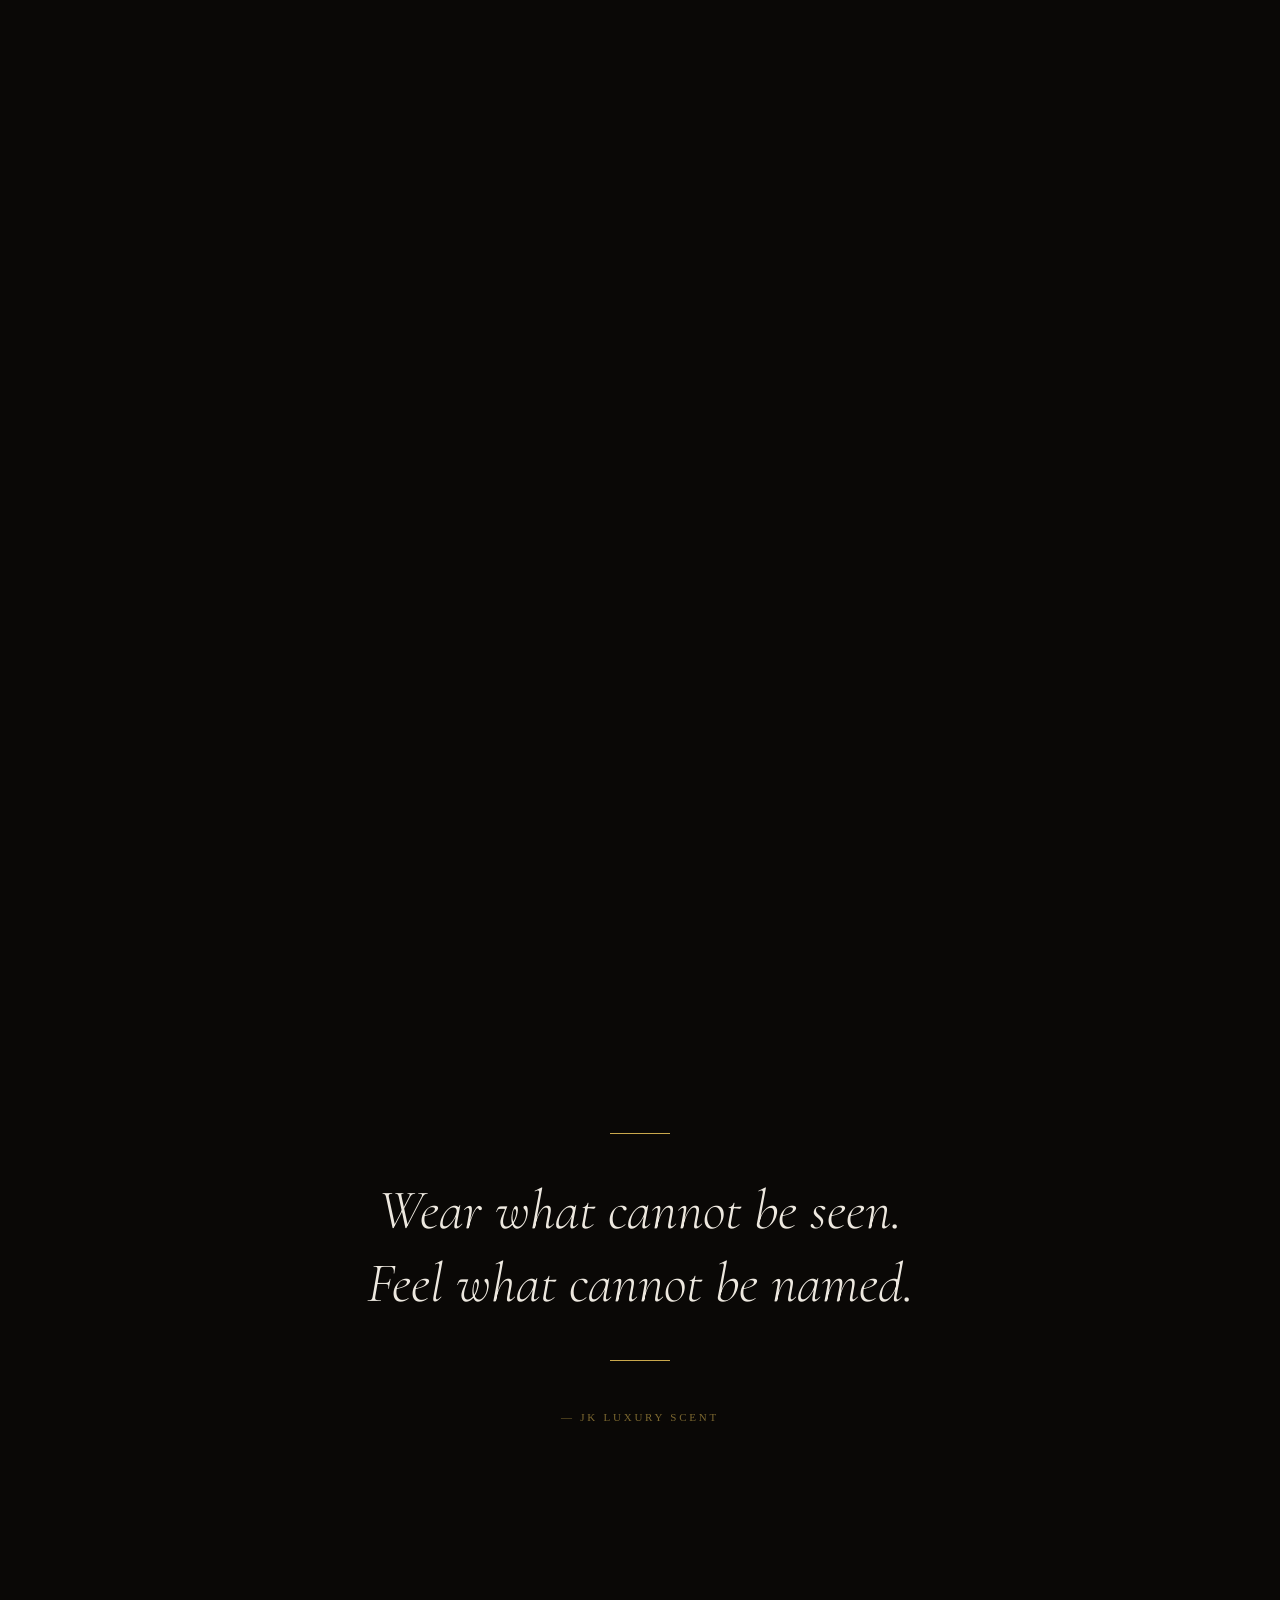
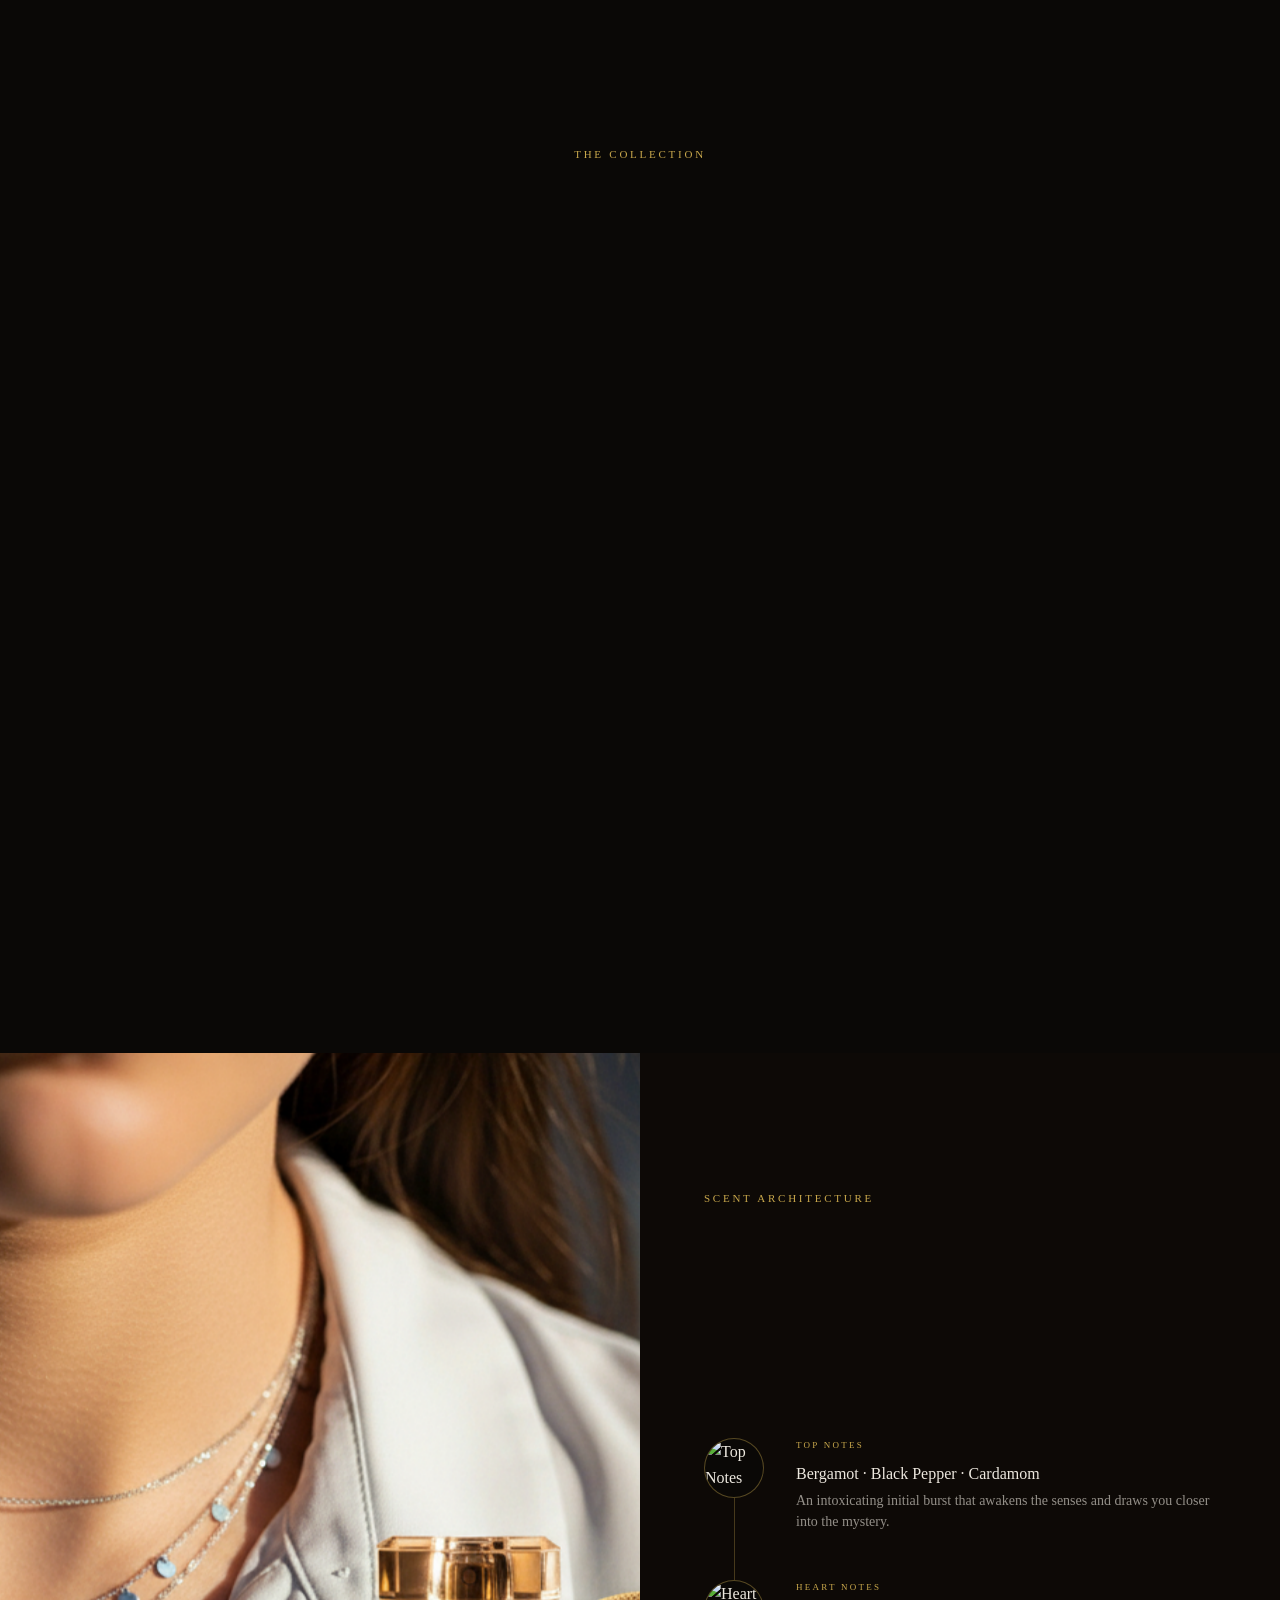
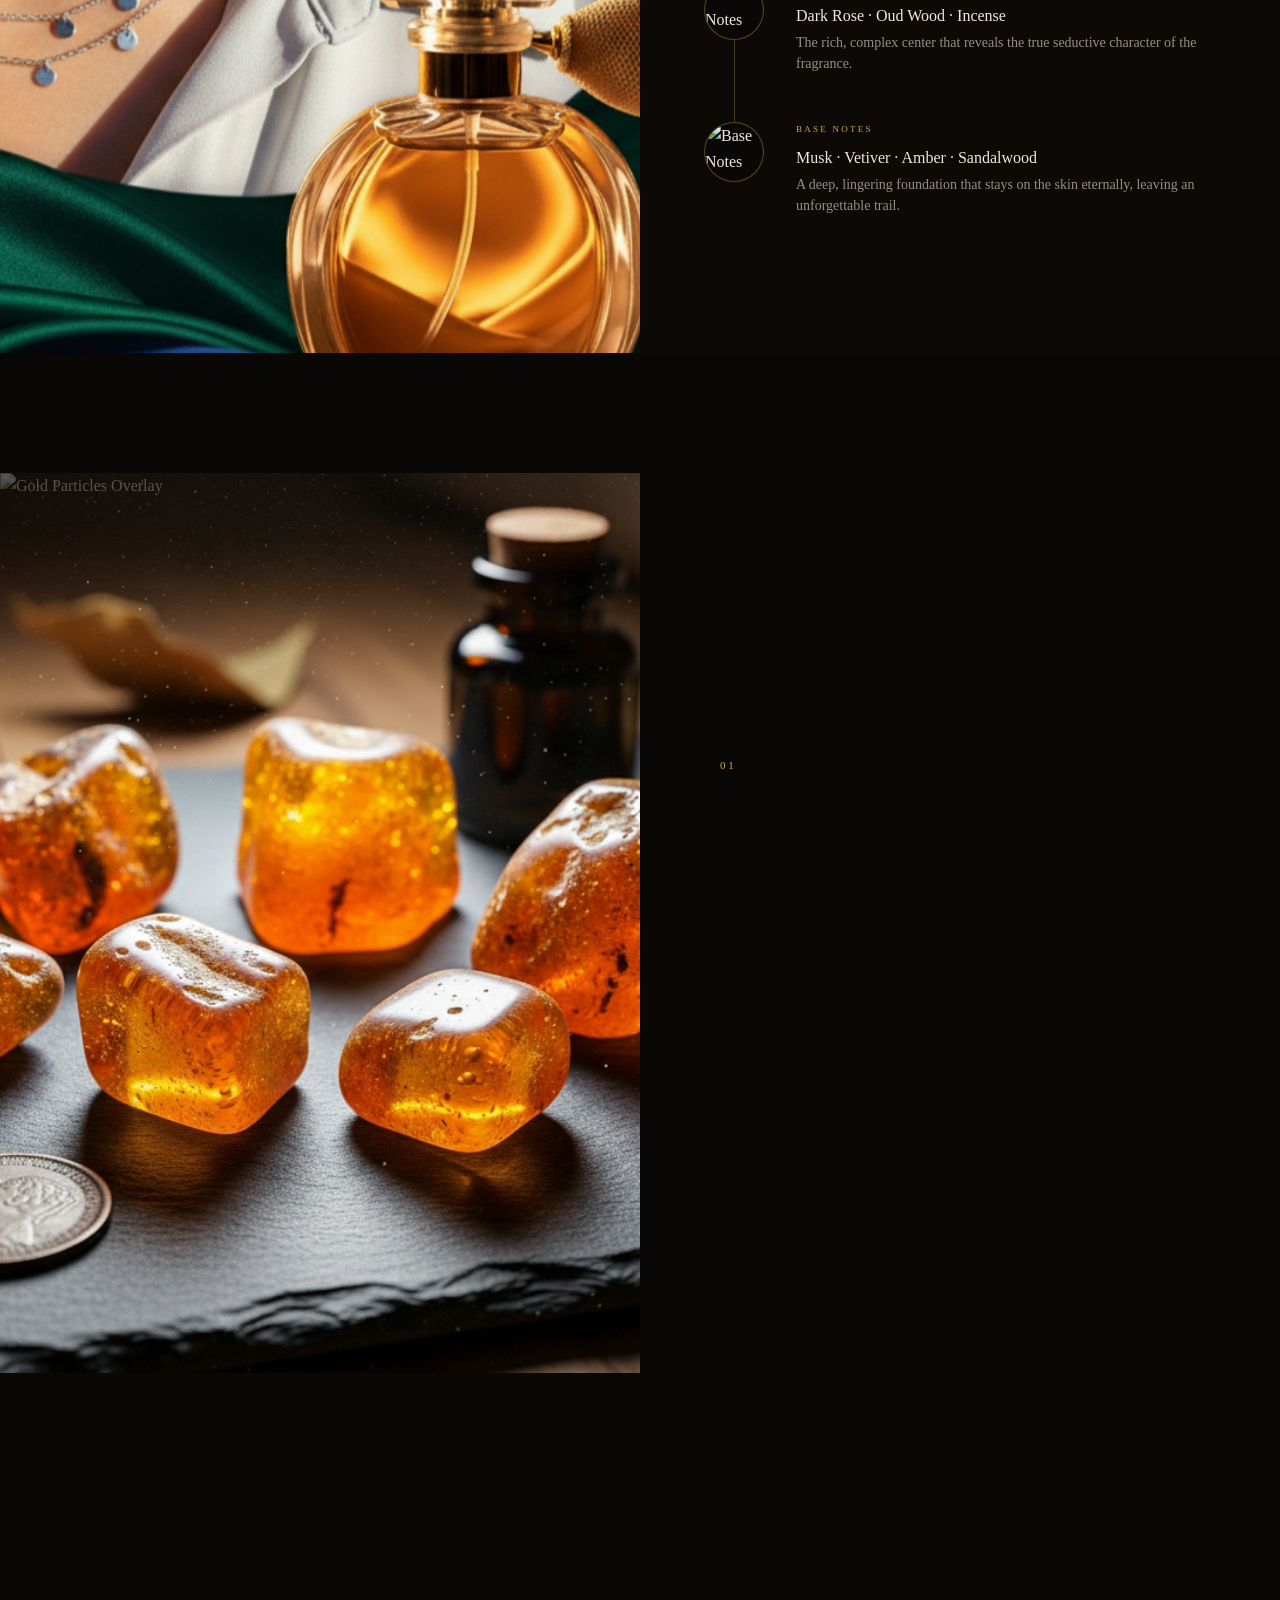
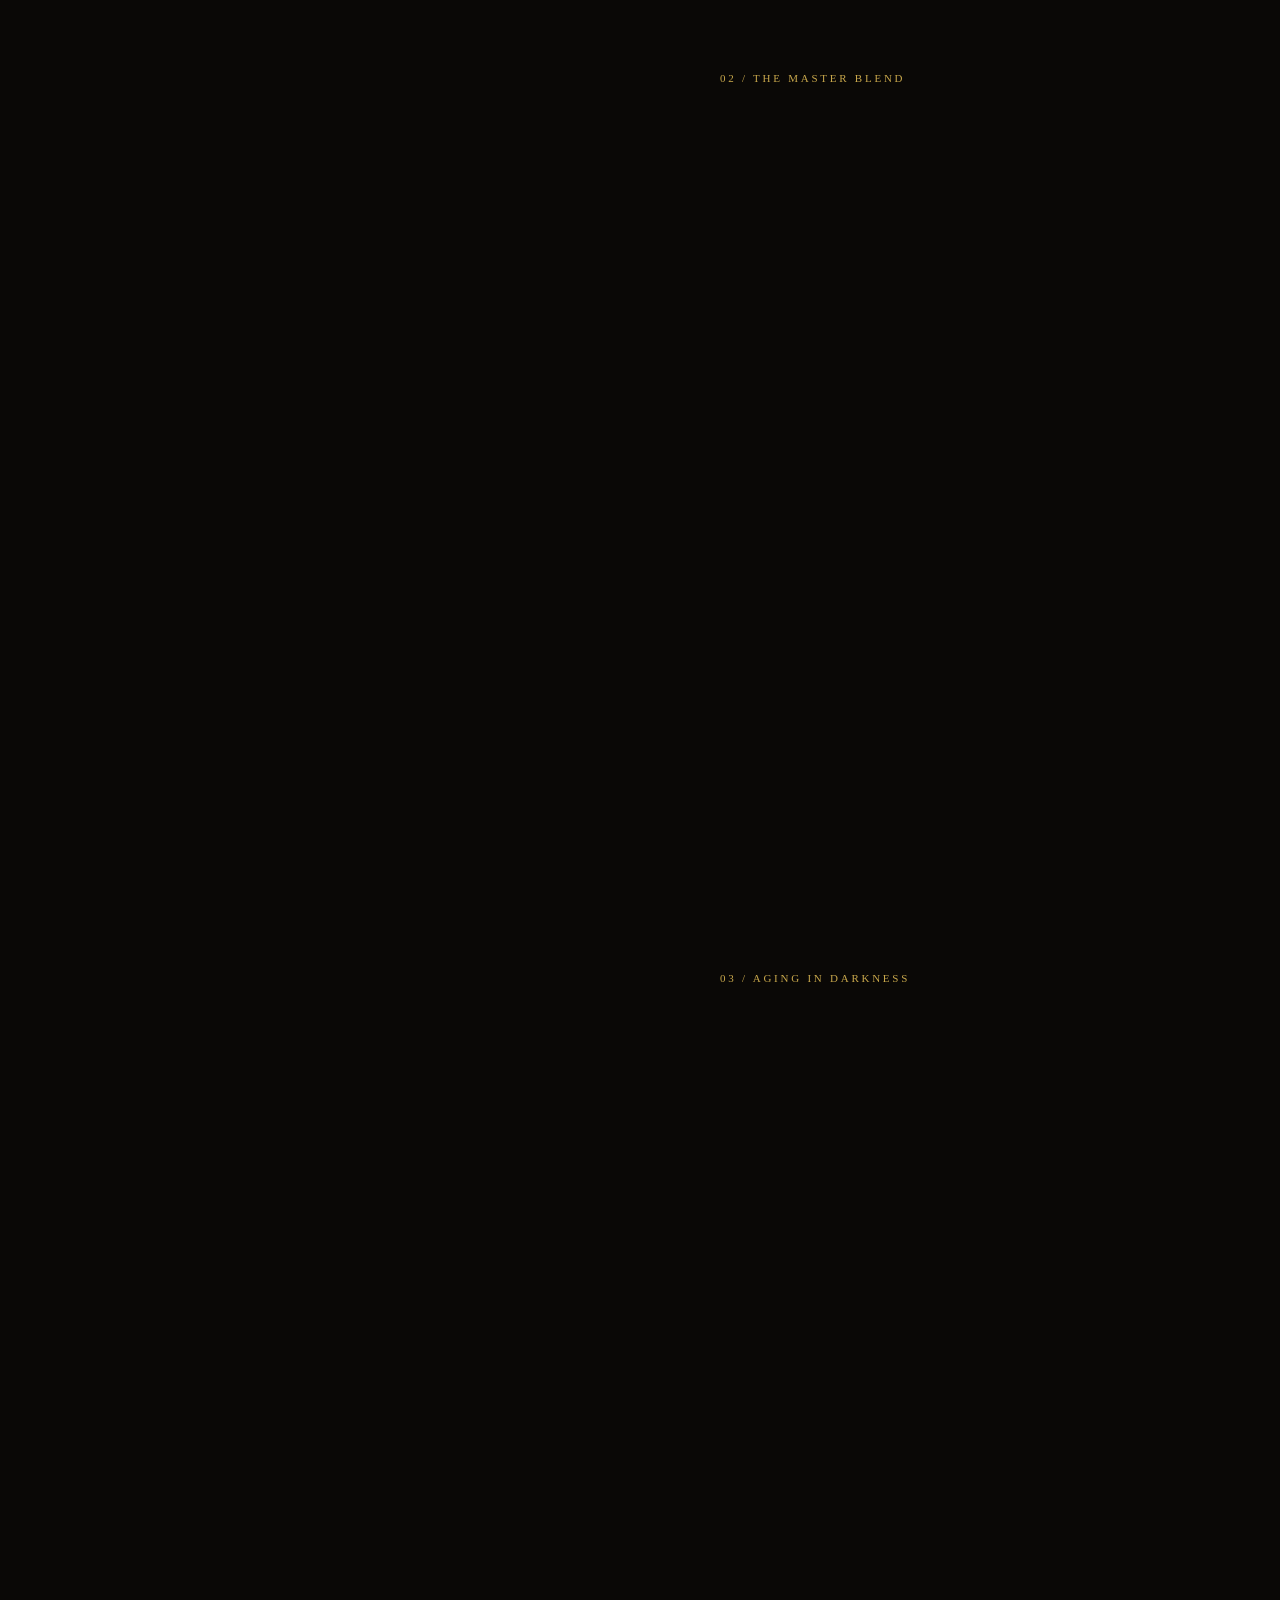
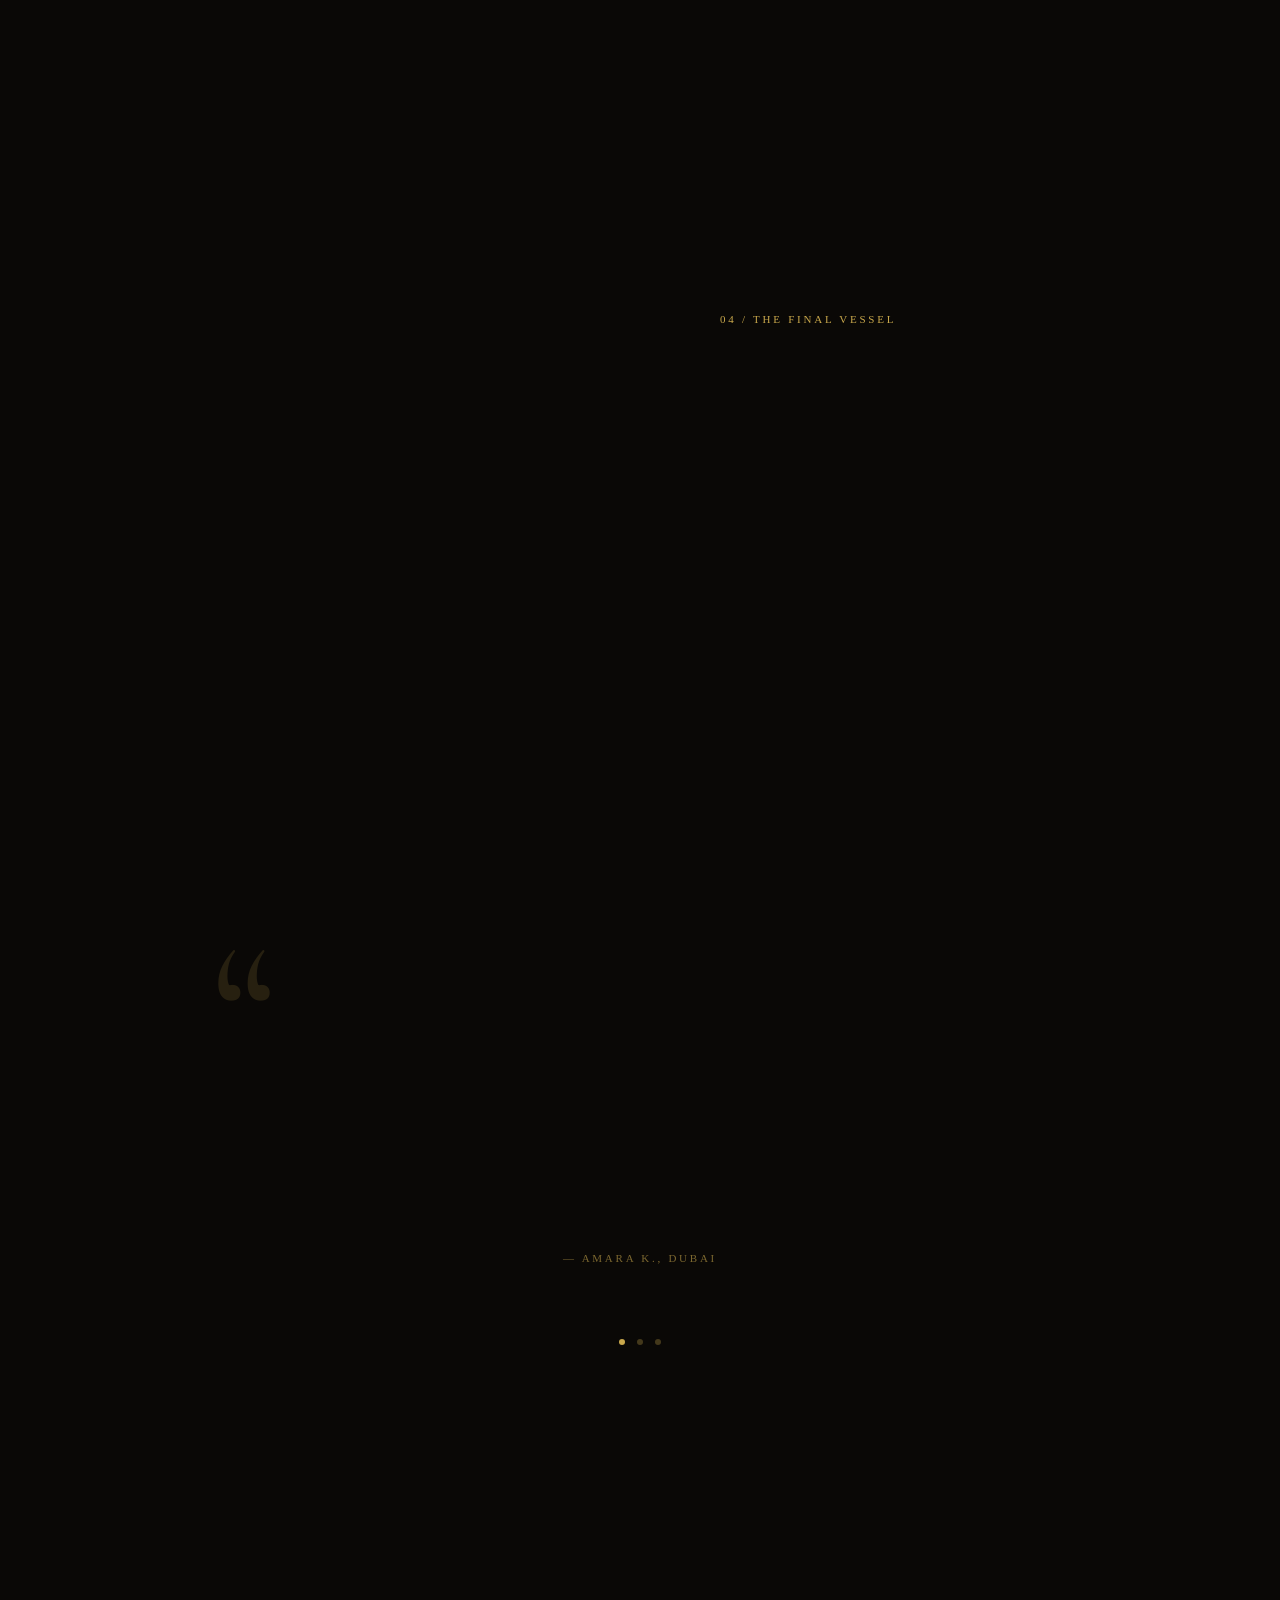
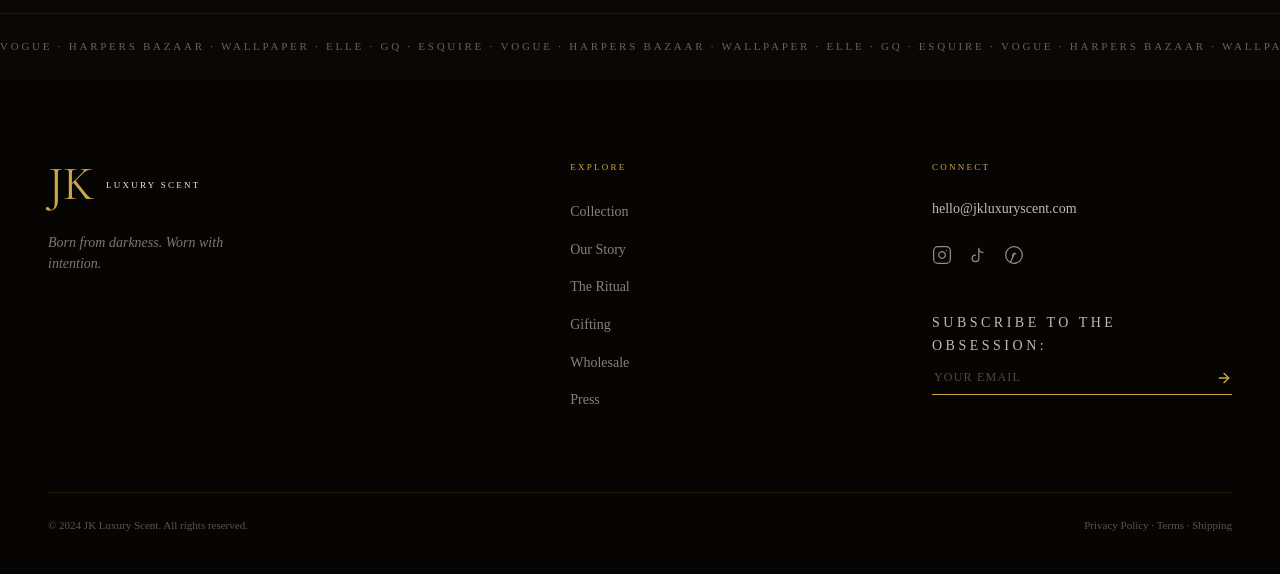
==== index.html @ 7d18e08a "Initial commit — JK Luxury Scent Final" ====
<!DOCTYPE html>
<html lang="en">
<head>
  <meta charset="UTF-8">
  <meta name="viewport" content="width=device-width, initial-scale=1.0">
  <title>JK Luxury Scent</title>
  <link rel="stylesheet" href="styles.css">
</head>
<body>
  <!-- Preloader -->
  <div id="preloader">
    <div class="preloader-content">
      <div id="preloader-jk">JK</div>
      <div id="preloader-line"></div>
      <div id="preloader-sub">LUXURY SCENT</div>
    </div>
  </div>

  <!-- Custom Cursor -->
  <div id="cursor-dot"></div>
  <div id="cursor-ring"></div>

  <nav id="navbar" class="navbar">
    <div class="nav-left">
      <span class="logo-text">JK</span>
      <span class="logo-subtext">LUXURY SCENT</span>
    </div>
    
    <div class="nav-center">
      <a href="index.html" class="nav-link active">Home</a>
      <a href="collection.html" class="nav-link">Collection</a>
      <a href="story.html" class="nav-link">Our Story</a>
      <a href="ritual.html" class="nav-link">The Ritual</a>
      <a href="gifting.html" class="nav-link">Gifts</a>
    </div>

    <div class="nav-right">
      <svg class="nav-icon" width="20" height="20" viewBox="0 0 24 24" fill="none" stroke="currentColor" stroke-width="2" stroke-linecap="round" stroke-linejoin="round">
        <circle cx="11" cy="11" r="8"></circle>
        <line x1="21" y1="21" x2="16.65" y2="16.65"></line>
      </svg>
      <div class="cart-container" onclick="window.location.href='cart.html'" style="cursor:pointer;">
        <svg class="nav-icon" width="20" height="20" viewBox="0 0 24 24" fill="none" stroke="currentColor" stroke-width="2" stroke-linecap="round" stroke-linejoin="round">
          <circle cx="9" cy="21" r="1"></circle>
          <circle cx="20" cy="21" r="1"></circle>
          <path d="M1 1h4l2.68 13.39a2 2 0 0 0 2 1.61h9.72a2 2 0 0 0 2-1.61L23 6H6"></path>
        </svg>
        <span class="cart-badge">0</span>
      </div>
      
      <!-- Mobile Menus Toggle (Shows on <768px) -->
      <button id="mobile-toggle" class="nav-icon mobile-toggle-btn" aria-label="Menu" style="background:none; border:none; padding:0; cursor:pointer;">
        <svg width="24" height="24" viewBox="0 0 24 24" fill="none" stroke="currentColor" stroke-width="1.2" stroke-linecap="round" stroke-linejoin="round">
          <line x1="3" y1="12" x2="21" y2="12"></line>
          <line x1="3" y1="6" x2="21" y2="6"></line>
          <line x1="3" y1="18" x2="21" y2="18"></line>
        </svg>
      </button>
    </div>
  </nav>

  <!-- Mobile Overlay -->
  <div class="mobile-overlay" id="mobile-overlay">
    <button class="mobile-close" id="mobile-close" aria-label="Close">
      <svg width="32" height="32" viewBox="0 0 24 24" fill="none" stroke="currentColor" stroke-width="1">
        <path d="M18 6L6 18M6 6l12 12"/>
      </svg>
    </button>
    <div class="mobile-links">
      <a href="index.html" class="mobile-link">Home</a>
      <a href="collection.html" class="mobile-link">Collection</a>
      <a href="story.html" class="mobile-link">Our Story</a>
      <a href="ritual.html" class="mobile-link">The Ritual</a>
      <a href="gifting.html" class="mobile-link">Gifting</a>
    </div>
  </div>

  <!-- Gold Bar Page Transition -->
  <div id="page-transition" class="page-transition"></div>

  <section class="hero-section">
    <div class="hero-bg">
      <div class="hero-overlay"></div>
    </div>
    
    <div class="hero-content container">
      <div class="hero-left">
        <span class="label text-gold-dust" style="font-size: 10px;">EST. 2024</span>
        <h1 class="hero-headline">
          <span class="word" style="animation-delay: 0.0s;">BORN</span>
          <span class="word" style="animation-delay: 0.2s;">FROM</span>
          <span class="word" style="animation-delay: 0.4s;">DARKNESS.</span>
        </h1>
        <p class="hero-subtext">The signature of obsession.</p>
        <a href="#details" class="btn-luxury hero-cta">DISCOVER THE COLLECTION</a>
      </div>
      <div class="hero-right">
        <img src="exgif-exports/gifs/bottle-float.gif" alt="JK Luxury Scent Bottle" class="bottle-img">
      </div>
    </div>

    <div class="scroll-indicator">
      <div class="scroll-line"></div>
      <span class="scroll-text">SCROLL</span>
    </div>
  </section>

  <section class="brand-statement">
    <div class="statement-content">
      <div class="gold-line top-line"></div>
      <h2 class="statement-quote">
        Wear what cannot be seen.<br>
        Feel what cannot be named.
      </h2>
      <div class="gold-line bottom-line"></div>
      <span class="statement-attribution">— JK Luxury Scent</span>
    </div>
  </section>

  <section class="collection-section" id="collection">
    <div class="container">
      <div class="collection-header">
        <span class="label text-gold-dust">THE COLLECTION</span>
        <h2 class="collection-headline reveal">Three Obsessions.</h2>
      </div>

      <div class="collection-grid">
        <!-- Card 1 -->
        <a href="#" class="collection-card reveal">
          <div class="card-img-wrapper">
            <img loading="lazy" src="01-whisk-originals/collection-flatlay.png" alt="Noir Absolu" class="card-img">
          </div>
          <div class="card-content">
            <h3 class="card-title">NOIR ABSOLU</h3>
            <p class="card-notes">Oud · Dark Rose · Musk · Amber</p>
            <div class="card-footer">
              <span class="card-price">$285</span>
              <span class="card-explore">EXPLORE</span>
            </div>
          </div>
        </a>

        <!-- Card 2 -->
        <a href="#" class="collection-card reveal">
          <div class="card-img-wrapper">
            <img loading="lazy" src="01-whisk-originals/lifestyle-01.png" alt="Amber Ritual" class="card-img">
          </div>
          <div class="card-content">
            <h3 class="card-title">AMBER RITUAL</h3>
            <p class="card-notes">Oud · Dark Rose · Musk · Amber</p>
            <div class="card-footer">
              <span class="card-price">$285</span>
              <span class="card-explore">EXPLORE</span>
            </div>
          </div>
        </a>

        <!-- Card 3 -->
        <a href="#" class="collection-card reveal">
          <div class="card-img-wrapper">
            <img loading="lazy" src="01-whisk-originals/note-oud.png" alt="Oud Empress" class="card-img">
          </div>
          <div class="card-content">
            <h3 class="card-title">OUD EMPRESS</h3>
            <p class="card-notes">Oud · Dark Rose · Musk · Amber</p>
            <div class="card-footer">
              <span class="card-price">$285</span>
              <span class="card-explore">EXPLORE</span>
            </div>
          </div>
        </a>
      </div>
    </div>
  </section>

  <section class="scent-story" id="story">
    <div class="story-left">
      <img loading="lazy" src="01-whisk-originals/lifestyle-01.png" alt="Scent Architecture Lifestyle" class="story-parallax-img" id="parallax-img">
    </div>
    
    <div class="story-right">
      <span class="label text-gold-dust">SCENT ARCHITECTURE</span>
      <h2 class="story-headline reveal">Three Layers of Seduction.</h2>
      
      <div class="pyramid-container">
        <!-- Connecting Line -->
        <div class="pyramid-line"></div>
        
        <!-- Tier 1 -->
        <div class="tier">
          <div class="tier-img-container">
            <img loading="lazy" src="exgif-exports/gifs/oud-float.gif" alt="Top Notes" class="tier-img">
          </div>
          <div class="tier-content">
            <span class="tier-label">TOP NOTES</span>
            <h4 class="tier-notes">Bergamot · Black Pepper · Cardamom</h4>
            <p class="tier-desc">An intoxicating initial burst that awakens the senses and draws you closer into the mystery.</p>
          </div>
        </div>
        
        <!-- Tier 2 -->
        <div class="tier">
          <div class="tier-img-container">
            <img loading="lazy" src="exgif-exports/gifs/rose-float.gif" alt="Heart Notes" class="tier-img">
          </div>
          <div class="tier-content">
            <span class="tier-label">HEART NOTES</span>
            <h4 class="tier-notes">Dark Rose · Oud Wood · Incense</h4>
            <p class="tier-desc">The rich, complex center that reveals the true seductive character of the fragrance.</p>
          </div>
        </div>
        
        <!-- Tier 3 -->
        <div class="tier">
          <div class="tier-img-container">
            <img loading="lazy" src="exgif-exports/gifs/amber-float.gif" alt="Base Notes" class="tier-img">
          </div>
          <div class="tier-content">
            <span class="tier-label">BASE NOTES</span>
            <h4 class="tier-notes">Musk · Vetiver · Amber · Sandalwood</h4>
            <p class="tier-desc">A deep, lingering foundation that stays on the skin eternally, leaving an unforgettable trail.</p>
          </div>
        </div>
      </div>
    </div>
  </section>

  <!-- The Ritual Section -->
  <section class="ritual-section" id="ritual">
    <div class="ritual-left">
      <img loading="lazy" src="exgif-exports/gifs/musk-float.gif" class="ritual-overlay-gif" alt="Gold Particles Overlay">
      
      <img loading="lazy" src="01-whisk-originals/note-oud.png" class="ritual-bg active" id="ritual-bg-1" alt="Sourcing The Rare">
      <img loading="lazy" src="01-whisk-originals/note-rose.png" class="ritual-bg" id="ritual-bg-2" alt="The Master Blend">
      <img loading="lazy" src="01-whisk-originals/note-musk.png" class="ritual-bg" id="ritual-bg-3" alt="Aging In Darkness">
      <img loading="lazy" src="01-whisk-originals/note-amber.png" class="ritual-bg" id="ritual-bg-4" alt="The Final Vessel">
    </div>

    <div class="ritual-right">
      <div class="ritual-step" data-step="1">
        <span class="step-num text-gold-dust">01</span>
        <h2 class="step-headline reveal">SOURCING THE RARE</h2>
        <p class="step-desc reveal">Each ingredient is ethically sourced from the world's most remote regions — oud from Southeast Asia, roses from Grasse, musk from the Himalayan highlands.</p>
      </div>

      <div class="ritual-step" data-step="2">
        <span class="step-num text-gold-dust">02 / THE MASTER BLEND</span>
        <h2 class="step-headline reveal">THE MASTER BLEND</h2>
        <p class="step-desc reveal">Master perfumers combine these raw elements in precise, guarded ratios, balancing the bold intensity with subtle, delicate layers.</p>
      </div>

      <div class="ritual-step" data-step="3">
        <span class="step-num text-gold-dust">03 / AGING IN DARKNESS</span>
        <h2 class="step-headline reveal">AGING IN DARKNESS</h2>
        <p class="step-desc reveal">The blend is left to mature in absolute darkness, allowing the diverse notes to intertwine and develop their full, rich character.</p>
      </div>

      <div class="ritual-step" data-step="4">
        <span class="step-num text-gold-dust">04 / THE FINAL VESSEL</span>
        <h2 class="step-headline reveal">THE FINAL VESSEL</h2>
        <p class="step-desc reveal">Captured in our signature obsidian glass, each bottle perfectly preserves the liquid gold within, ready for its unveiling.</p>
      </div>
    </div>
  </section>

  <!-- Testimonials Section -->
  <section class="testimonials-section">
    <div class="testimonials-container">
      <div class="quote-mark">“</div>
      
      <div class="testimonial-slider">
        <!-- Quote 1 -->
        <div class="testimonial-slide active">
          <p class="testimonial-text reveal">"There are scents you wear and scents that wear you. This is the latter."</p>
          <p class="testimonial-author">— Amara K., Dubai</p>
        </div>
        
        <!-- Quote 2 -->
        <div class="testimonial-slide">
          <p class="testimonial-text reveal">"I received three compliments within an hour of applying. This is extraordinary."</p>
          <p class="testimonial-author">— James T., London</p>
        </div>
        
        <!-- Quote 3 -->
        <div class="testimonial-slide">
          <p class="testimonial-text reveal">"Like wearing a secret no one else can read."</p>
          <p class="testimonial-author">— Sophia R., New York</p>
        </div>
      </div>
      
      <div class="testimonial-dots">
        <span class="dot active" data-index="0"></span>
        <span class="dot" data-index="1"></span>
        <span class="dot" data-index="2"></span>
      </div>
    </div>
    
    <!-- Press Marquee -->
    <div class="press-marquee">
      <div class="marquee-content">
        <span>VOGUE · HARPERS BAZAAR · WALLPAPER · ELLE · GQ · ESQUIRE ·&nbsp;</span>
        <span>VOGUE · HARPERS BAZAAR · WALLPAPER · ELLE · GQ · ESQUIRE ·&nbsp;</span>
        <span>VOGUE · HARPERS BAZAAR · WALLPAPER · ELLE · GQ · ESQUIRE ·&nbsp;</span>
        <span>VOGUE · HARPERS BAZAAR · WALLPAPER · ELLE · GQ · ESQUIRE ·&nbsp;</span>
      </div>
      <div class="marquee-content" aria-hidden="true">
        <span>VOGUE · HARPERS BAZAAR · WALLPAPER · ELLE · GQ · ESQUIRE ·&nbsp;</span>
        <span>VOGUE · HARPERS BAZAAR · WALLPAPER · ELLE · GQ · ESQUIRE ·&nbsp;</span>
        <span>VOGUE · HARPERS BAZAAR · WALLPAPER · ELLE · GQ · ESQUIRE ·&nbsp;</span>
        <span>VOGUE · HARPERS BAZAAR · WALLPAPER · ELLE · GQ · ESQUIRE ·&nbsp;</span>
      </div>
    </div>
  </section>

  <!-- Footer -->
  <footer class="footer">
    <div class="footer-texture"></div>
    <div class="footer-content">
      
      <div class="footer-top">
        <!-- Column 1 -->
        <div class="footer-col brand-col">
          <div class="footer-logo">
            <span class="logo-text" style="font-size: 48px;">JK</span>
            <span class="logo-subtext">LUXURY SCENT</span>
          </div>
          <p class="footer-tagline">Born from darkness. Worn with intention.</p>
        </div>
        
        <!-- Column 2 -->
        <div class="footer-col nav-col">
          <span class="footer-label">EXPLORE</span>
          <ul class="footer-links">
            <li><a href="#">Collection</a></li>
            <li><a href="#">Our Story</a></li>
            <li><a href="#">The Ritual</a></li>
            <li><a href="#">Gifting</a></li>
            <li><a href="#">Wholesale</a></li>
            <li><a href="#">Press</a></li>
          </ul>
        </div>
        
        <!-- Column 3 -->
        <div class="footer-col contact-col">
          <span class="footer-label">CONNECT</span>
          <a href="mailto:hello@jkluxuryscent.com" class="footer-email">hello@jkluxuryscent.com</a>
          
          <div class="social-icons">
            <a href="#" class="social-link">
              <svg width="20" height="20" viewBox="0 0 24 24" fill="none" stroke="currentColor" stroke-width="1.5" stroke-linecap="round" stroke-linejoin="round">
                <rect x="2" y="2" width="20" height="20" rx="5" ry="5"></rect>
                <path d="M16 11.37A4 4 0 1 1 12.63 8 4 4 0 0 1 16 11.37z"></path>
                <line x1="17.5" y1="6.5" x2="17.51" y2="6.5"></line>
              </svg>
            </a>
            <a href="#" class="social-link">
              <svg width="20" height="20" viewBox="0 0 24 24" fill="none" stroke="currentColor" stroke-width="1.5" stroke-linecap="round" stroke-linejoin="round">
                <path d="M9 12a4 4 0 1 0 4 4V4a5 5 0 0 0 5 5"></path>
              </svg>
            </a>
            <a href="#" class="social-link">
              <svg width="20" height="20" viewBox="0 0 24 24" fill="none" stroke="currentColor" stroke-width="1.5" stroke-linecap="round" stroke-linejoin="round">
                <circle cx="12" cy="12" r="10"></circle>
                <path d="M8 20l4-9"></path>
                <path d="M10.5 13.5a2.5 2.5 0 0 1 3.5-3"></path>
              </svg>
            </a>
          </div>

          <div class="newsletter-box">
            <label class="newsletter-label">Subscribe to the obsession:</label>
            <form class="newsletter-form">
              <input type="email" placeholder="YOUR EMAIL" class="newsletter-input" required>
              <button type="submit" class="newsletter-btn">
                <svg width="16" height="16" viewBox="0 0 24 24" fill="none" stroke="currentColor" stroke-width="2" stroke-linecap="round" stroke-linejoin="round">
                  <line x1="5" y1="12" x2="19" y2="12"></line>
                  <polyline points="12 5 19 12 12 19"></polyline>
                </svg>
              </button>
            </form>
          </div>
        </div>
      </div>
      
      <div class="footer-divider"></div>
      
      <div class="footer-bottom">
        <p class="copyright">© 2024 JK Luxury Scent. All rights reserved.</p>
        <p class="legal-links">Privacy Policy · Terms · Shipping</p>
      </div>
      
    </div>
  </footer>

  <script src="https://cdn.jsdelivr.net/npm/@studio-freight/lenis@1.0.42/dist/lenis.min.js"></script>
  <script>
    const navbar = document.getElementById('navbar');
    let isNavTicking = false;
    window.addEventListener('scroll', () => {
      if (!isNavTicking) {
        window.requestAnimationFrame(() => {
          if (window.scrollY > 80) {
            navbar.classList.add('scrolled');
          } else {
            navbar.classList.remove('scrolled');
          }
          isNavTicking = false;
        });
        isNavTicking = true;
      }
    });

    // Intersection Observer for animations
    const observerOptions = {
      threshold: 0.3
    };

    const observer = new IntersectionObserver((entries) => {
      entries.forEach(entry => {
        if (entry.isIntersecting) {
          if (entry.target.classList.contains('brand-statement')) {
            entry.target.querySelector('.statement-quote').classList.add('is-visible');
            entry.target.querySelectorAll('.gold-line').forEach(line => line.classList.add('is-visible'));
          } else if (entry.target.classList.contains('pyramid-container')) {
            const tiers = entry.target.querySelectorAll('.tier');
            tiers.forEach((tier, index) => {
              setTimeout(() => {
                tier.classList.add('is-visible');
              }, index * 300);
            });
          }
          observer.unobserve(entry.target);
        }
      });
    }, observerOptions);

    const statementSection = document.querySelector('.brand-statement');
    if (statementSection) observer.observe(statementSection);

    const pyramidContainer = document.querySelector('.pyramid-container');
    if (pyramidContainer) observer.observe(pyramidContainer);

    // Parallax logic (Bounded to prevent overlap clipping)
    let isParallaxTicking = false;
    const parallaxImg = document.getElementById('parallax-img');
    
    window.addEventListener('scroll', () => {
      if (!isParallaxTicking && parallaxImg) {
        window.requestAnimationFrame(() => {
          const rect = parallaxImg.parentElement.getBoundingClientRect();
          const viewportHeight = window.innerHeight;
          if (rect.top <= viewportHeight && rect.bottom >= 0) {
            const progress = (viewportHeight - rect.top) / (viewportHeight + rect.height);
            const yPosOffset = (progress - 0.5) * 15; // smooth % based bounded translation
            parallaxImg.style.transform = `translateY(${yPosOffset}%)`;
          }
          isParallaxTicking = false;
        });
        isParallaxTicking = true;
      }
    });

    // Ritual scroll observer
    const ritualObserverOptions = {
      root: null,
      rootMargin: '0px',
      threshold: 0.5
    };

    const ritualObserver = new IntersectionObserver((entries) => {
      entries.forEach(entry => {
        if (entry.isIntersecting) {
          const step = entry.target.getAttribute('data-step');
          document.querySelectorAll('.ritual-bg').forEach(bg => bg.classList.remove('active'));
          const activeImg = document.getElementById(`ritual-bg-${step}`);
          if (activeImg) activeImg.classList.add('active');
        }
      });
    }, ritualObserverOptions);

    document.querySelectorAll('.ritual-step').forEach(step => {
      ritualObserver.observe(step);
    });

    // Testimonial Logic
    const testimonials = document.querySelectorAll('.testimonial-slide');
    const dots = document.querySelectorAll('.dot');
    let currentTestimonial = 0;
    let testimonialInterval;

    function showTestimonial(index) {
      testimonials.forEach((slide, i) => {
        if (i === index) {
          slide.classList.add('active');
          dots[i].classList.add('active');
        } else {
          slide.classList.remove('active');
          dots[i].classList.remove('active');
        }
      });
    }

    function startTestimonialTimer() {
      clearInterval(testimonialInterval);
      testimonialInterval = setInterval(() => {
        currentTestimonial = (currentTestimonial + 1) % testimonials.length;
        showTestimonial(currentTestimonial);
      }, 5000);
    }

    dots.forEach((dot, index) => {
      dot.addEventListener('click', () => {
        currentTestimonial = index;
        showTestimonial(currentTestimonial);
        startTestimonialTimer(); // Reset timer on manual click
      });
    });

    startTestimonialTimer();

    // Custom Cursor Logic
    const cursorDot = document.getElementById('cursor-dot');
    const cursorRing = document.getElementById('cursor-ring');
    let mouseX = window.innerWidth / 2, mouseY = window.innerHeight / 2;
    let ringX = mouseX, ringY = mouseY;
    const useCustomCursor = window.matchMedia('(pointer: fine)').matches && !('ontouchstart' in window);

    document.addEventListener('mousemove', (e) => {
      mouseX = e.clientX; mouseY = e.clientY;
      if (useCustomCursor && cursorDot) {
        cursorDot.style.left = `${mouseX}px`;
        cursorDot.style.top  = `${mouseY}px`;
      }
    }, { passive: true });

    if (!useCustomCursor) {
      if (cursorDot)  cursorDot.style.display  = 'none';
      if (cursorRing) cursorRing.style.display = 'none';
    }

    // Hover states for links and buttons
    const interactiveElements = document.querySelectorAll('a, button, .dot, .nav-icon, input, textarea');
    interactiveElements.forEach(el => {
      el.addEventListener('mouseenter', () => { if (cursorRing) { cursorRing.style.width='54px'; cursorRing.style.height='54px'; } });
      el.addEventListener('mouseleave', () => { if (cursorRing) { cursorRing.style.width='36px'; cursorRing.style.height='36px'; } });
    });

    // Canvas Cursor Line Trail Effect
    const cursorCanvas = document.createElement('canvas');
    cursorCanvas.id = 'cursor-canvas';
    Object.assign(cursorCanvas.style, { position:'fixed', top:'0', left:'0', width:'100vw', height:'100vh', pointerEvents:'none', zIndex:'9997' });
    document.body.prepend(cursorCanvas);

    const ctx = cursorCanvas.getContext('2d');
    const pos = { x: window.innerWidth / 2, y: window.innerHeight / 2 };
    const lines = [];
    
    const E = { friction: 0.5, trails: 12, size: 30, dampening: 0.25, tension: 0.98 }; // Reduced for perf

    function Node() {
      this.x = 0;
      this.y = 0;
      this.vy = 0;
      this.vx = 0;
    }

    function Line(config) {
      this.spring = config.spring + 0.1 * Math.random() - 0.02;
      this.friction = E.friction + 0.01 * Math.random() - 0.002;
      this.nodes = [];
      for (let n = 0; n < E.size; n++) {
        let t = new Node();
        t.x = pos.x;
        t.y = pos.y;
        this.nodes.push(t);
      }
    }

    Line.prototype.update = function () {
      let e = this.spring;
      let t = this.nodes[0];
      t.vx += (pos.x - t.x) * e;
      t.vy += (pos.y - t.y) * e;
      for (let n, i = 0, a = this.nodes.length; i < a; i++) {
        t = this.nodes[i];
        if (i > 0) {
          n = this.nodes[i - 1];
          t.vx += (n.x - t.x) * e;
          t.vy += (n.y - t.y) * e;
          t.vx += n.vx * E.dampening;
          t.vy += n.vy * E.dampening;
        }
        t.vx *= this.friction;
        t.vy *= this.friction;
        t.x += t.vx;
        t.y += t.vy;
        e *= E.tension;
      }
    };

    Line.prototype.draw = function () {
      let e, t;
      let n = this.nodes[0].x;
      let i = this.nodes[0].y;
      ctx.beginPath();
      ctx.moveTo(n, i);
      let a;
      for (a = 1; a < this.nodes.length - 2; a++) {
        e = this.nodes[a];
        t = this.nodes[a + 1];
        n = 0.5 * (e.x + t.x);
        i = 0.5 * (e.y + t.y);
        ctx.quadraticCurveTo(e.x, e.y, n, i);
      }
      e = this.nodes[a];
      t = this.nodes[a + 1];
      ctx.quadraticCurveTo(e.x, e.y, t.x, t.y);
      ctx.stroke();
      ctx.closePath();
    };

    function onMousemove(e) {
      const cx = e.touches ? e.touches[0].clientX : e.clientX;
      const cy = e.touches ? e.touches[0].clientY : e.clientY;
      pos.x = cx; pos.y = cy;
    }
    document.addEventListener('mousemove', onMousemove, { passive: true });
    document.addEventListener('touchmove', onMousemove, { passive: true });
    document.addEventListener('touchstart', onMousemove, { passive: true });

    for (let i = 0; i < E.trails; i++) {
      lines.push(new Line({ spring: 0.4 + (i / E.trails) * 0.025 }));
    }

    function resizeCanvas() {
      ctx.canvas.width  = window.innerWidth;
      ctx.canvas.height = window.innerHeight;
    }
    window.addEventListener('resize', () => { clearTimeout(window._rcTimer); window._rcTimer = setTimeout(resizeCanvas, 150); }, { passive: true });
    resizeCanvas();

    let colorPhase = Math.random() * 2 * Math.PI;

    // Smooth Scroll (Lenis)
    const lenis = new Lenis({
      duration: 0.75,
      easing: (t) => 1 - Math.pow(1 - t, 3), // easeOutCubic — snappy
    });
    window.__lenis = lenis;

    // ── Bg Particles Setup ──────────────────────
    const bgCanvas = document.createElement('canvas');
    bgCanvas.id = 'bg-particles';
    Object.assign(bgCanvas.style, { position:'fixed', top:'0', left:'0', width:'100vw', height:'100vh', pointerEvents:'none', zIndex:'0' });
    document.body.prepend(bgCanvas);
    const bgCtx = bgCanvas.getContext('2d');
    let bgParticles = [];
    let bgFrame = 0;

    function initBgParticles() {
      bgCanvas.width  = window.innerWidth;
      bgCanvas.height = window.innerHeight;
      bgParticles = [];
      const count = window.innerWidth < 768 ? 16 : 28; // Fewer = faster
      for (let i = 0; i < count; i++) {
        bgParticles.push({
          x: Math.random() * bgCanvas.width,
          y: Math.random() * bgCanvas.height,
          radius: Math.random() * 1.4 + 0.3,
          vx: (Math.random() - 0.5) * 0.12,
          vy: -(Math.random() * 0.28 + 0.05),
          alpha: Math.random() * 0.5 + 0.08
        });
      }
    }
    window.addEventListener('resize', () => { clearTimeout(window._bpTimer); window._bpTimer = setTimeout(initBgParticles, 200); }, { passive: true });
    initBgParticles();

    // ── SINGLE MASTER RAF LOOP — all animations share one tick ──
    function masterTick(time) {
      // 1. Lenis
      lenis.raf(time);

      // 2. Cursor ring lerp
      if (useCustomCursor && cursorRing) {
        ringX += (mouseX - ringX) * 0.12;
        ringY += (mouseY - ringY) * 0.12;
        cursorRing.style.left = `${ringX}px`;
        cursorRing.style.top  = `${ringY}px`;
      }

      // 3. Canvas ribbon (only on non-touch)
      if (useCustomCursor) {
        ctx.globalCompositeOperation = 'source-over';
        ctx.clearRect(0, 0, ctx.canvas.width, ctx.canvas.height);
        ctx.globalCompositeOperation = 'lighter';
        colorPhase += 0.005;
        const hue = 39 + Math.sin(colorPhase) * 7;
        ctx.strokeStyle = `hsla(${hue},55%,52%,0.15)`;
        ctx.lineWidth = 1.25;
        for (let i = 0; i < lines.length; i++) { lines[i].update(); lines[i].draw(); }
      }

      // 4. Bg particles (every 2nd frame)
      bgFrame++;
      if (bgFrame % 2 === 0) {
        bgCtx.clearRect(0, 0, bgCanvas.width, bgCanvas.height);
        bgCtx.fillStyle = '#C9A84C';
        bgParticles.forEach(p => {
          bgCtx.globalAlpha = p.alpha;
          bgCtx.beginPath();
          bgCtx.arc(p.x, p.y, p.radius, 0, Math.PI * 2);
          bgCtx.fill();
          p.x += p.vx; p.y += p.vy;
          if (p.x < 0) p.x = bgCanvas.width;
          else if (p.x > bgCanvas.width) p.x = 0;
          if (p.y < 0) p.y = bgCanvas.height;
        });
        bgCtx.globalAlpha = 1;
      }

      requestAnimationFrame(masterTick);
    }
    requestAnimationFrame(masterTick);

    // Scroll Reveal Observer
    const scrollRevealObserver = new IntersectionObserver((entries) => {
      entries.forEach(entry => {
        if (entry.isIntersecting) {
          entry.target.classList.add('active');
          scrollRevealObserver.unobserve(entry.target);
        }
      });
    }, { threshold: 0.2 });

    document.querySelectorAll('.reveal').forEach(el => scrollRevealObserver.observe(el));

    // Active Section Observer for Nav
    const watchSections = document.querySelectorAll('section[id]');
    const watchNavLinks = document.querySelectorAll('.nav-link');

    const activeNavObserver = new IntersectionObserver((entries) => {
      entries.forEach(entry => {
        if (entry.isIntersecting) {
          const activeId = entry.target.getAttribute('id');
          watchNavLinks.forEach(link => {
            link.classList.remove('active');
            if (link.getAttribute('href') === `#${activeId}`) {
              link.classList.add('active');
            }
          });
        }
      });
    }, { threshold: 0.2, rootMargin: "-10% 0px -80% 0px" });

    watchSections.forEach(sec => activeNavObserver.observe(sec));

    // Preloader Sequence
    const preloader = document.getElementById('preloader');
    const p_jk = document.getElementById('preloader-jk');
    const p_line = document.getElementById('preloader-line');
    const p_sub = document.getElementById('preloader-sub');

    // 0ms: Initial state is already set in CSS/HTML
    
    // 300ms: JK fades in
    setTimeout(() => {
      p_jk.classList.add('show');
    }, 300);

    // 1500ms: Gold line draws right
    setTimeout(() => {
      p_line.classList.add('draw');
    }, 1500);

    // 2200ms: LUXURY SCENT expands
    setTimeout(() => {
      p_sub.classList.add('expand');
    }, 2200);

    // 3500ms: Slide UP off screen
    setTimeout(() => {
      preloader.classList.add('slide-up');
    }, 3500);

    // 4200ms: Remove preloader, trigger loaded class
    setTimeout(() => {
      preloader.remove();
      document.body.classList.add('loaded');
    }, 4200);

    // Back to Top functionality
    const backToTopBtn = document.createElement('button');
    backToTopBtn.id = 'back-to-top';
    backToTopBtn.className = 'back-to-top';
    backToTopBtn.innerHTML = `
      <svg width="24" height="24" viewBox="0 0 24 24" fill="none" stroke="currentColor" stroke-width="1.5" stroke-linecap="round" stroke-linejoin="round">
        <path d="M12 19V5M5 12l7-7 7 7"/>
      </svg>
    `;
    document.body.appendChild(backToTopBtn);

    window.addEventListener('scroll', () => {
      if (window.scrollY > 500) {
        backToTopBtn.classList.add('visible');
      } else {
        backToTopBtn.classList.remove('visible');
      }
    });

    backToTopBtn.addEventListener('click', () => {
      if(typeof lenis !== 'undefined') {
        lenis.scrollTo(0, { duration: 1.2 });
      } else {
        window.scrollTo({ top: 0, behavior: 'smooth' });
      }
    });

    // Mobile Hamburger Overlay
    const mobileToggle = document.getElementById('mobile-toggle');
    const mobileClose = document.getElementById('mobile-close');
    const mobileOverlay = document.getElementById('mobile-overlay');

    if(mobileToggle && mobileClose && mobileOverlay) {
      mobileToggle.addEventListener('click', () => {
        mobileOverlay.classList.add('active');
        document.body.style.overflow = 'hidden'; // Lock scroll
      });

      mobileClose.addEventListener('click', () => {
        mobileOverlay.classList.remove('active');
        document.body.style.overflow = '';
      });
    }

    // Page Transition logic (Gold bar wipe)
    window.addEventListener('pageshow', (event) => {
      const pTrans = document.getElementById('page-transition');
      if (pTrans) {
        pTrans.style.transformOrigin = 'bottom';
        pTrans.classList.add('hidden-wipe');
        setTimeout(() => { pTrans.style.display = 'none'; }, 600);
      }
    });

    document.querySelectorAll('a[href$=".html"], .cart-container').forEach(anchor => {
      anchor.addEventListener('click', function(e) {
        const href = this.getAttribute('href') || 'cart.html';
        if(href.startsWith('#')) return;
        
        e.preventDefault();
        const pTrans = document.getElementById('page-transition');
        if (pTrans) {
          pTrans.style.display = 'block';
          pTrans.style.transformOrigin = 'top';
          pTrans.classList.remove('hidden-wipe');
          pTrans.classList.add('active-wipe');
          setTimeout(() => {
            window.location.href = href;
          }, 500); // 0.5s transition
        } else {
          window.location.href = href;
        }
      });
    });

  </script>
</body>
</html>
---- styles.css ----
@import url('https://fonts.googleapis.com/css2?family=Cormorant+Garamond:wght@300&display=swap');

:root {
  /* Exact CSS Variables */
  --obsidian: #0A0806;
  --cognac: #7B3F1A;
  --gold-dust: #C9A84C;
  --ivory-smoke: #EDE8DF;
  --blood-amber: #8B1A1A;

  /* Typography Variables for consistency */
  --font-headline: 'Cormorant Garamond', serif;
  --font-body: 'freight-text-pro', Georgia, serif;
}

/* Native smooth scroll disabled as it completely conflicts with Lenis and causes a massive 3-second delay */

/* Root structural limits enforcing strictly bound mobile rendering */
html, body {
  overflow-x: hidden;
  width: 100%;
  max-width: 100vw;
}

/* Body defaults */
body {
  background-color: var(--obsidian);
  color: var(--ivory-smoke);
  font-family: var(--font-body);
  margin: 0;
  padding: 0;
  line-height: 1.6;
  cursor: none;
}

a, button, input, textarea, select {
  cursor: none !important;
}

/* Typography settings */
h1, h2, h3, h4, h5, h6, .headline {
  font-family: var(--font-headline);
  font-weight: 300;
  margin-top: 0;
  color: var(--gold-dust); /* Luxury accent for generic headers, though ivory-smoke is default text */
}

/* Headlines fallback to default text color if needed, but styling allows override */
h1, h2, h3, h4, h5, h6 {
  color: var(--ivory-smoke);
}

/* Labels: letter-spacing 0.25em, uppercase, 11px */
label, .label, figcaption, .uppercase-label {
  letter-spacing: 0.25em;
  text-transform: uppercase;
  font-size: 11px;
}

/* Custom Scrollbar: thin, gold colored */
::-webkit-scrollbar {
  width: 6px;
  height: 6px;
}

::-webkit-scrollbar-track {
  background: var(--obsidian);
}

::-webkit-scrollbar-thumb {
  background: var(--gold-dust);
  border-radius: 3px;
}

::-webkit-scrollbar-thumb:hover {
  background: #d4b563; /* A slightly lighter shade for hover effect */
}

/* Utility Classes for Complete Design System */

/* Backgrounds */
.bg-obsidian { background-color: var(--obsidian); }
.bg-cognac { background-color: var(--cognac); }
.bg-gold-dust { background-color: var(--gold-dust); }
.bg-ivory-smoke { background-color: var(--ivory-smoke); }
.bg-blood-amber { background-color: var(--blood-amber); }

/* Text Colors */
.text-obsidian { color: var(--obsidian); }
.text-cognac { color: var(--cognac); }
.text-gold-dust { color: var(--gold-dust); }
.text-ivory-smoke { color: var(--ivory-smoke); }
.text-blood-amber { color: var(--blood-amber); }

/* Layout Structure */
.container {
  max-width: 1200px;
  margin: 0 auto;
  padding: 0 2rem;
}

.section-spacing {
  padding: 8rem 0;
}

/* Simple Button using the design system */
.btn-luxury {
  display: inline-block;
  background-color: transparent;
  color: var(--gold-dust);
  border: 1px solid var(--gold-dust);
  padding: 1rem 3rem;
  font-family: var(--font-body);
  letter-spacing: 0.25em;
  text-transform: uppercase;
  font-size: 11px;
  text-decoration: none;
  transition: all 0.4s ease;
  cursor: pointer;
}

.btn-luxury:hover {
  background-color: var(--gold-dust);
  color: var(--obsidian);
}

/* Navigation Bar */
.navbar {
  position: fixed;
  top: 0;
  left: 0;
  width: 100%;
  box-sizing: border-box;
  padding: 24px 48px;
  z-index: 1000;
  display: flex;
  justify-content: space-between;
  align-items: center;
  background-color: transparent;
  transition: all 0.6s cubic-bezier(0.19, 1, 0.22, 1);
}

.navbar.scrolled {
  background-color: var(--obsidian);
  backdrop-filter: blur(12px);
  -webkit-backdrop-filter: blur(12px);
}

/* Nav Left */
.nav-left {
  display: flex;
  align-items: center;
  gap: 12px;
}

.logo-text {
  font-family: var(--font-headline);
  font-size: 28px;
  color: var(--gold-dust);
  line-height: 1;
}

.logo-subtext {
  font-family: var(--font-body);
  font-size: 9px;
  color: var(--ivory-smoke);
  letter-spacing: 0.25em;
  text-transform: uppercase;
  line-height: 1;
  margin-top: 4px;
}

/* Nav Center */
.nav-center {
  display: flex;
  gap: 32px;
}

.nav-link {
  font-family: var(--font-headline);
  font-style: italic;
  font-size: 16px;
  color: var(--ivory-smoke);
  text-decoration: none;
  position: relative;
  padding-bottom: 4px;
}

.nav-link::after {
  content: '';
  position: absolute;
  bottom: 0;
  left: 0;
  width: 100%;
  height: 1px;
  background-color: var(--gold-dust);
  transform: scaleX(0);
  transform-origin: left;
  transition: transform 0.4s ease;
}

.nav-link:hover::after {
  transform: scaleX(1);
}

/* Nav Right */
.nav-right {
  display: flex;
  align-items: center;
  gap: 24px;
}

.nav-icon {
  color: var(--ivory-smoke);
  cursor: pointer;
  transition: color 0.3s ease;
}

.nav-icon:hover {
  color: var(--gold-dust);
}

.cart-container {
  position: relative;
  display: flex;
  align-items: center;
}

.cart-badge {
  position: absolute;
  top: -6px;
  right: -8px;
  background-color: var(--gold-dust);
  color: var(--obsidian);
  font-size: 10px;
  font-weight: bold;
  height: 16px;
  min-width: 16px;
  border-radius: 50%;
  display: flex;
  align-items: center;
  justify-content: center;
  line-height: 1;
}

/* Hero Section */
.hero-section {
  position: relative;
  width: 100%;
  height: 100vh;
  display: flex;
  align-items: center;
  overflow: hidden;
}

.hero-bg {
  position: absolute;
  top: 0;
  left: 0;
  width: 100%;
  height: 100%;
  background-image: url('exgif-exports/gifs/smoke-bg.gif');
  background-size: cover;
  background-position: center;
  z-index: -2;
}

.hero-overlay {
  position: absolute;
  top: 0;
  left: 0;
  width: 100%;
  height: 100%;
  background: linear-gradient(135deg, rgba(10,8,6,0.85) 0%, rgba(10,8,6,0.4) 100%);
  z-index: -1;
}

.hero-content {
  display: flex;
  align-items: center;
  justify-content: space-between;
  width: 100%;
  position: relative;
  z-index: 10;
  padding-top: 80px; /* Offset for navbar */
}

.hero-left {
  width: 55%;
}

.hero-right {
  width: 45%;
  display: flex;
  justify-content: center;
  align-items: center;
  overflow: hidden; /* Hide watermark via container crop */
  padding-bottom: 8%; /* Push content up = watermark hidden below fold */
}

.hero-headline {
  font-family: var(--font-headline);
  font-size: 120px;
  font-weight: 200;
  color: var(--ivory-smoke);
  line-height: 0.9;
  margin: 1rem 0 1.5rem;
  display: flex;
  flex-wrap: wrap;
  column-gap: 20px;
  overflow: hidden;
}

.hero-headline .word {
  display: inline-block;
  opacity: 0;
  transform: translateY(60px);
}

body.loaded .hero-headline .word {
  animation: slideUpWord 1.4s cubic-bezier(0.19, 1, 0.22, 1) forwards;
}

@keyframes slideUpWord {
  to {
    opacity: 1;
    transform: translateY(0);
  }
}

.hero-subtext {
  font-family: var(--font-body);
  font-style: italic;
  font-size: 22px;
  opacity: 0.65;
  margin-bottom: 2.5rem;
}

.hero-cta {
  padding: 16px 40px;
}

.bottle-img {
  max-height: 70vh;
  object-fit: contain;
  opacity: 0;
  background: transparent;
  /* Crop VEO watermark: clip bottom 8% using overflow on parent */
  /* clip-path removed — caused visible black rectangle on mobile */
  transition: opacity 1s ease;
}

body.loaded .bottle-img {
  opacity: 1;
  animation: bottle-float 6s ease-in-out infinite;
}

/* Replaced GPU-crippling drop-shadow filter with a buttery smooth layout-agnostic float */
@keyframes bottle-float {
  0% { transform: translateY(0); }
  50% { transform: translateY(-15px); }
  100% { transform: translateY(0); }
}

/* Scroll Indicator */
.scroll-indicator {
  position: absolute;
  bottom: 0px;
  left: 50%;
  transform: translateX(-50%);
  display: flex;
  flex-direction: column;
  align-items: center;
  z-index: 10;
}

.scroll-line {
  width: 1px;
  height: 60px;
  background-color: var(--gold-dust);
  animation: pulse-opacity 2s ease-in-out infinite;
}

@keyframes pulse-opacity {
  0% { opacity: 1; }
  50% { opacity: 0.3; }
  100% { opacity: 1; }
}

.scroll-text {
  font-family: var(--font-body);
  font-size: 9px;
  letter-spacing: 0.25em;
  color: var(--gold-dust);
  text-transform: uppercase;
  margin-top: 8px;
  margin-bottom: 24px;
}

/* Brand Statement Section */
.brand-statement {
  height: 80vh;
  background-color: transparent;
  display: flex;
  align-items: center;
  justify-content: center;
  padding: 0 2rem;
}

.statement-content {
  display: flex;
  flex-direction: column;
  align-items: center;
  text-align: center;
}

.gold-line {
  width: 60px;
  height: 1px;
  background-color: var(--gold-dust);
  margin: 40px 0;
  transform: scaleX(0);
  transform-origin: center;
  transition: transform 1s ease 0.4s;
}

.gold-line.is-visible {
  transform: scaleX(1);
}

.statement-quote {
  font-family: var(--font-headline);
  font-size: 56px;
  font-weight: 300;
  font-style: italic;
  color: var(--ivory-smoke);
  line-height: 1.3;
  max-width: 800px;
  margin: 0;
  clip-path: inset(0 100% 0 0);
  transition: clip-path 1.6s cubic-bezier(0.76, 0, 0.24, 1);
}

.statement-quote.is-visible {
  clip-path: inset(0 0% 0 0);
}

.statement-attribution {
  font-family: var(--font-body);
  font-size: 11px;
  letter-spacing: 0.25em;
  text-transform: uppercase;
  color: var(--gold-dust);
  opacity: 0.6;
  margin-top: 8px;
}

/* Collection Section */
.collection-section {
  padding: 120px 0;
  background-color: transparent;
}

.collection-header {
  text-align: center;
  margin-bottom: 64px;
}

.collection-headline {
  font-family: var(--font-headline);
  font-size: 72px;
  font-weight: 300;
  color: var(--ivory-smoke);
  margin-top: 16px;
  margin-bottom: 0;
}

.collection-grid {
  display: grid;
  grid-template-columns: repeat(3, 1fr);
  gap: 32px;
}

.collection-card {
  display: flex;
  flex-direction: column;
  background-color: #110E0B;
  text-decoration: none;
  border: 1px solid transparent;
  transition: all 0.5s cubic-bezier(0.19, 1, 0.22, 1);
}

.card-img-wrapper {
  overflow: hidden;
  height: 380px;
}

.card-img {
  width: 100%;
  height: 100%;
  object-fit: cover;
  transition: all 0.5s cubic-bezier(0.19, 1, 0.22, 1);
}

.card-content {
  padding: 28px;
  display: flex;
  flex-direction: column;
  flex-grow: 1;
}

.card-title {
  font-family: var(--font-headline);
  font-size: 28px;
  color: var(--ivory-smoke);
  margin: 0 0 8px 0;
  font-weight: 300;
}

.card-notes {
  font-family: var(--font-body);
  font-size: 12px;
  letter-spacing: 0.25em;
  text-transform: uppercase;
  color: var(--ivory-smoke);
  opacity: 0.55;
  margin: 0 0 24px 0;
}

.card-footer {
  display: flex;
  justify-content: space-between;
  align-items: center;
  margin-top: auto;
}

.card-price {
  font-family: var(--font-body);
  color: var(--gold-dust);
  font-size: 24px;
}

.card-explore {
  font-family: var(--font-body);
  font-size: 11px;
  letter-spacing: 0.25em;
  text-transform: uppercase;
  color: var(--gold-dust);
  border-bottom: 1px solid var(--gold-dust);
  padding-bottom: 4px;
}

/* Hover effects */
.collection-card:hover {
  transform: translateY(-8px);
  border: 1px solid rgba(201, 168, 76, 0.4);
}

.collection-card:hover .card-img {
  transform: scale(1.04);
}

/* Scent Story Section */
.scent-story {
  display: flex;
  min-height: 100vh;
  width: 100%;
  margin-bottom: 120px;
}

.story-left {
  width: 50%;
  position: relative;
  overflow: hidden;
  background-color: var(--obsidian);
  box-sizing: border-box;
}

.story-parallax-img {
  position: absolute;
  top: -10%; 
  left: 0;
  width: 100%;
  height: 120%; 
  object-fit: cover;
  will-change: transform;
}

.story-right {
  width: 50%;
  background-color: #0D0906;
  padding: 80px 64px;
  display: flex;
  flex-direction: column;
  justify-content: center;
  box-sizing: border-box;
}

.story-headline {
  font-family: var(--font-headline);
  font-size: 52px;
  font-weight: 300;
  color: var(--ivory-smoke);
  margin-top: 16px;
  margin-bottom: 48px;
}

/* Scent Pyramid */
.pyramid-container {
  position: relative;
  display: flex;
  flex-direction: column;
  gap: 48px;
  padding-left: 30px; 
}

.pyramid-line {
  position: absolute;
  top: 30px;
  bottom: 40px;
  left: 30px;
  width: 1px;
  background-color: var(--gold-dust);
  opacity: 0.3;
}

.tier {
  position: relative;
  display: flex;
  gap: 32px;
  z-index: 2;
  opacity: 0;
  transform: translateX(40px);
  transition: all 0.8s cubic-bezier(0.19, 1, 0.22, 1);
}

.tier.is-visible {
  opacity: 1;
  transform: translateX(0);
}

.tier-img-container {
  width: 60px;
  height: 60px;
  border-radius: 50%;
  overflow: hidden;
  flex-shrink: 0;
  border: 1px solid rgba(201, 168, 76, 0.4);
  background-color: var(--obsidian);
  margin-left: -30px; 
  box-sizing: border-box;
}

.tier-img {
  width: 100%;
  height: 100%;
  object-fit: cover;
}

.tier-content {
  display: flex;
  flex-direction: column;
  justify-content: center;
}

.tier-label {
  font-family: var(--font-body);
  font-size: 9px;
  letter-spacing: 0.25em;
  text-transform: uppercase;
  color: var(--gold-dust);
  margin-bottom: 8px;
}

.tier-notes {
  font-family: var(--font-body);
  font-size: 16px;
  color: var(--ivory-smoke);
  font-weight: 400;
  margin: 0 0 4px 0;
}

.tier-desc {
  font-family: var(--font-body);
  font-size: 14px;
  color: var(--ivory-smoke);
  opacity: 0.6;
  margin: 0;
  line-height: 1.5;
}

/* Ritual Section */
.ritual-section {
  display: flex;
  position: relative;
  background-color: var(--obsidian);
}

.ritual-left {
  position: sticky;
  top: 0;
  width: 50%;
  height: 100vh;
  display: flex;
  align-items: center;
  justify-content: center;
  overflow: hidden;
  background-color: #0A0806;
  align-self: flex-start;
  box-sizing: border-box;
}

.ritual-bg {
  position: absolute;
  top: 0;
  left: 0;
  width: 100%;
  height: 100%;
  object-fit: cover;
  opacity: 0;
  transition: opacity 0.8s ease-in-out;
}

.ritual-bg.active {
  opacity: 1;
}

.ritual-overlay-gif {
  position: absolute;
  top: 0;
  left: 0;
  width: 100%;
  height: 100%;
  object-fit: cover;
  opacity: 0.3;
  z-index: 10;
  pointer-events: none;
}

.ritual-right {
  width: 50%;
  display: flex;
  flex-direction: column;
  box-sizing: border-box;
}

.ritual-step {
  height: 100vh;
  padding: 80px;
  display: flex;
  flex-direction: column;
  justify-content: center;
  box-sizing: border-box;
}

.step-num {
  font-family: var(--font-body);
  font-size: 11px;
  letter-spacing: 0.25em;
  margin-bottom: 16px;
  text-transform: uppercase;
}

.step-headline {
  font-family: var(--font-headline);
  font-size: 52px;
  font-weight: 300;
  color: var(--ivory-smoke);
  margin-top: 0;
  margin-bottom: 24px;
}

.step-desc {
  font-family: var(--font-body);
  font-size: 16px;
  color: var(--ivory-smoke);
  opacity: 0.8;
  line-height: 1.6;
  max-width: 480px;
}

/* Testimonials Section */
.testimonials-section {
  background-color: transparent;
  position: relative;
  overflow: hidden;
}

.testimonials-container {
  max-width: 900px;
  margin: 0 auto;
  padding: 120px 0;
  position: relative;
  text-align: center;
  min-height: 500px;
  display: flex;
  flex-direction: column;
  justify-content: center;
  align-items: center;
}

.quote-mark {
  font-family: var(--font-headline);
  font-size: 200px;
  color: var(--gold-dust);
  opacity: 0.15;
  position: absolute;
  top: 40px;
  left: 20px;
  line-height: 1;
  user-select: none;
}

.testimonial-slider {
  position: relative;
  width: 100%;
  padding: 40px 0;
}

.testimonial-slide {
  display: none;
  opacity: 0;
  transform: translateY(10px);
}

.testimonial-slide.active {
  display: block;
  opacity: 1;
  transform: translateY(0);
  animation: fadeUp 0.8s cubic-bezier(0.19, 1, 0.22, 1) forwards;
}

@keyframes fadeUp {
  from {
    opacity: 0;
    transform: translateY(10px);
  }
  to {
    opacity: 1;
    transform: translateY(0);
  }
}

.testimonial-text {
  font-family: var(--font-headline);
  font-style: italic;
  font-size: 32px;
  font-weight: 300;
  color: var(--ivory-smoke);
  line-height: 1.4;
  margin: 0 0 24px 0;
}

.testimonial-author {
  font-family: var(--font-body);
  font-size: 11px;
  letter-spacing: 0.25em;
  text-transform: uppercase;
  color: var(--gold-dust);
  opacity: 0.6;
  margin: 0;
}

.testimonial-dots {
  display: flex;
  gap: 12px;
  margin-top: 32px;
  position: relative;
  z-index: 10;
}

.dot {
  width: 6px;
  height: 6px;
  background-color: var(--gold-dust);
  border-radius: 50%;
  cursor: pointer;
  opacity: 0.3;
  transition: opacity 0.3s ease;
}

.dot:hover {
  opacity: 0.7;
}

.dot.active {
  opacity: 1;
}

/* Press Marquee */
.press-marquee {
  border-top: 1px solid rgba(201, 168, 76, 0.1);
  padding: 24px 0;
  overflow: hidden;
  white-space: nowrap;
  display: flex;
}

.marquee-content {
  display: flex;
  flex-shrink: 0;
  animation: scroll-marquee 30s linear infinite;
}

.marquee-content span {
  font-family: var(--font-body);
  font-size: 11px;
  letter-spacing: 0.25em;
  text-transform: uppercase;
  color: var(--ivory-smoke);
  opacity: 0.4;
}

@keyframes scroll-marquee {
  0% {
    transform: translateX(0);
  }
  100% {
    transform: translateX(-100%);
  }
}

/* Footer Section */
.footer {
  background-color: #060504;
  position: relative;
  overflow: hidden;
  padding: 80px 48px 40px;
}

.footer-texture {
  position: absolute;
  top: 0;
  left: 0;
  width: 100%;
  height: 100%;
  background-image: url('01-whisk-originals/texture-marble.png');
  background-size: cover;
  opacity: 0.03;
  pointer-events: none;
  z-index: 1;
}

.footer-content {
  position: relative;
  z-index: 2;
  max-width: 1200px;
  margin: 0 auto;
}

.footer-top {
  display: flex;
  justify-content: space-between;
  flex-wrap: wrap;
  gap: 40px;
  margin-bottom: 80px;
}

.footer-col {
  display: flex;
  flex-direction: column;
}

.brand-col {
  max-width: 260px;
}

.footer-logo {
  display: flex;
  align-items: center;
  gap: 12px;
  margin-bottom: 24px;
}

.footer-tagline {
  font-family: var(--font-body);
  font-size: 14px;
  font-style: italic;
  color: var(--ivory-smoke);
  opacity: 0.5;
  margin: 0;
  max-width: 220px;
  line-height: 1.5;
}

.footer-label {
  font-family: var(--font-body);
  font-size: 9px;
  letter-spacing: 0.25em;
  text-transform: uppercase;
  color: var(--gold-dust);
  margin-bottom: 24px;
}

.footer-links {
  list-style: none;
  padding: 0;
  margin: 0;
  display: flex;
  flex-direction: column;
  gap: 12px;
}

.footer-links a {
  font-family: var(--font-body);
  font-size: 14px;
  color: var(--ivory-smoke);
  text-decoration: none;
  opacity: 0.55;
  transition: all 0.3s ease;
}

.footer-links a:hover {
  opacity: 1;
  color: var(--gold-dust);
}

.contact-col {
  max-width: 300px;
}

.footer-email {
  font-family: var(--font-body);
  font-size: 14px;
  color: var(--ivory-smoke);
  text-decoration: none;
  opacity: 0.8;
  margin-bottom: 24px;
  transition: color 0.3s ease;
}

.footer-email:hover {
  color: var(--gold-dust);
}

.social-icons {
  display: flex;
  gap: 16px;
  margin-bottom: 40px;
}

.social-link {
  color: var(--ivory-smoke);
  opacity: 0.6;
  transition: all 0.3s ease;
}

.social-link:hover {
  color: var(--gold-dust);
  opacity: 1;
}

.newsletter-box {
  display: flex;
  flex-direction: column;
  gap: 12px;
}

.newsletter-label {
  font-family: var(--font-body);
  font-size: 14px;
  color: var(--ivory-smoke);
  opacity: 0.8;
}

.newsletter-form {
  display: flex;
  align-items: flex-end;
  border-bottom: 1px solid var(--gold-dust);
  padding-bottom: 8px;
}

.newsletter-input {
  background: transparent;
  border: none;
  outline: none;
  font-family: var(--font-body);
  font-size: 12px;
  letter-spacing: 0.1em;
  color: var(--ivory-smoke);
  flex-grow: 1;
}

.newsletter-input::placeholder {
  color: var(--ivory-smoke);
  opacity: 0.3;
}

.newsletter-btn {
  background: transparent;
  border: none;
  color: var(--gold-dust);
  cursor: pointer;
  padding: 0 0 0 8px;
  display: flex;
  align-items: center;
  justify-content: center;
  transition: transform 0.3s ease;
}

.newsletter-btn:hover {
  transform: translateX(4px);
}

.footer-divider {
  height: 1px;
  width: 100%;
  background-color: var(--gold-dust);
  opacity: 0.15;
  margin-bottom: 24px;
}

.footer-bottom {
  display: flex;
  justify-content: space-between;
  flex-wrap: wrap;
  gap: 16px;
}

.copyright, .legal-links {
  font-family: var(--font-body);
  font-size: 11px;
  color: var(--ivory-smoke);
  opacity: 0.35;
  margin: 0;
}

/* Custom Cursor */
#cursor-dot {
  width: 6px;
  height: 6px;
  background: var(--gold-dust);
  border-radius: 50%;
  position: fixed;
  pointer-events: none;
  z-index: 9999;
  transform: translate(-50%, -50%);
}

#cursor-ring {
  width: 36px;
  height: 36px;
  border: 1px solid rgba(201,168,76,0.6);
  border-radius: 50%;
  position: fixed;
  pointer-events: none;
  z-index: 9998;
  transform: translate(-50%, -50%);
  transition: width 0.3s ease, height 0.3s ease, opacity 0.3s ease, border-color 0.3s ease;
}

#cursor-ring.hover-interactive {
  width: 56px;
  height: 56px;
  opacity: 1;
}

#cursor-ring.hover-bottle {
  width: 80px;
  height: 80px;
  opacity: 1;
  border: 1px solid var(--gold-dust);
}

/* Preloader */
#preloader {
  background-color: var(--obsidian);
  position: fixed;
  top: 0;
  left: 0;
  width: 100vw;
  height: 100vh;
  z-index: 10000;
  display: flex;
  align-items: center;
  justify-content: center;
  transition: transform 1s cubic-bezier(0.76, 0, 0.24, 1);
}

.preloader-content {
  display: flex;
  flex-direction: column;
  align-items: center;
  text-align: center;
}

#preloader-jk {
  font-family: var(--font-headline);
  font-size: 72px;
  color: var(--gold-dust);
  font-weight: 300;
  line-height: 1;
  opacity: 0;
  transition: opacity 1.2s ease;
}

#preloader-line {
  height: 1px;
  background-color: var(--gold-dust);
  width: 0;
  margin: 16px 0;
  transition: width 0.8s ease;
}

#preloader-sub {
  font-family: var(--font-body);
  font-size: 11px;
  color: var(--ivory-smoke);
  letter-spacing: 0.5em;
  text-transform: uppercase;
  opacity: 0;
  transition: letter-spacing 0.6s ease, opacity 0.6s ease;
  text-indent: 0.5em; /* offsets visual balance due to letter spacing */
}

/* Sequential Animation Triggers */
#preloader-jk.show { opacity: 1; }
#preloader-line.draw { width: 120px; }
#preloader-sub.expand { 
  opacity: 1; 
  letter-spacing: 1.2em; 
  text-indent: 1.2em;
}
#preloader.slide-up {
  transform: translateY(-100vh);
}

/* Scroll Reveal */
.reveal {
  opacity: 0;
  transform: translateY(30px);
  transition: opacity 0.8s cubic-bezier(0.19,1,0.22,1), transform 0.8s cubic-bezier(0.19,1,0.22,1);
}

.reveal.active {
  opacity: 1;
  transform: translateY(0);
}

/* Active Nav Links */
.nav-link.active {
  color: var(--gold-dust) !important;
  opacity: 1 !important;
}
.nav-link.active::after {
  transform: scaleX(1);
}

/* Stitch Feature: Back to Top */
.back-to-top {
  position: fixed;
  bottom: 40px;
  right: 40px;
  width: 48px;
  height: 48px;
  background-color: var(--gold-dust);
  color: var(--obsidian);
  border: none;
  border-radius: 50%;
  display: flex;
  align-items: center;
  justify-content: center;
  cursor: pointer;
  z-index: 9999;
  opacity: 0;
  pointer-events: none;
  transform: translateY(20px);
  transition: all 0.4s cubic-bezier(0.19, 1, 0.22, 1);
}

.back-to-top.visible {
  opacity: 1;
  pointer-events: auto;
  transform: translateY(0);
}

.back-to-top:hover {
  transform: translateY(-5px) scale(1.05);
}

/* Stitch Feature: Gold Bar Wipe Transition */
.page-transition {
  position: fixed;
  top: 0; left: 0;
  width: 100vw; height: 100vh;
  background-color: var(--gold-dust);
  z-index: 100000;
  transform-origin: top;
  transform: scaleY(0);
  pointer-events: none;
}

.page-transition.active-wipe {
  animation: wipeDown 0.5s cubic-bezier(0.76, 0, 0.24, 1) forwards;
}

.page-transition.hidden-wipe {
  animation: wipeUp 0.5s cubic-bezier(0.76, 0, 0.24, 1) forwards;
}

@keyframes wipeDown {
  0% { transform: scaleY(0); }
  100% { transform: scaleY(1); }
}

@keyframes wipeUp {
  0% { transform: scaleY(1); }
  100% { transform: scaleY(0); }
}

/* Stitch Feature: Mobile Menu Overlay */
.mobile-toggle-btn {
  display: none;
}

@media (max-width: 768px) {
  .mobile-toggle-btn { display: block; margin-left: 16px; }
  .nav-center { display: none; }
  .cart-container { margin-left: 16px; }
}

.mobile-overlay {
  position: fixed;
  top: 0; left: 0;
  width: 100vw; height: 100vh;
  background-color: var(--obsidian);
  z-index: 99999;
  display: flex;
  flex-direction: column;
  justify-content: center;
  align-items: center;
  opacity: 0;
  pointer-events: none;
  transition: opacity 0.5s ease;
}

.mobile-overlay.active {
  opacity: 1;
  pointer-events: auto;
}

.mobile-close {
  position: absolute;
  top: 32px; right: 32px;
  background: none; border: none;
  color: var(--ivory-smoke);
  cursor: pointer;
  transition: transform 0.3s;
}

.mobile-close:hover {
  color: var(--gold-dust);
  transform: rotate(90deg);
}

.mobile-links {
  display: flex;
  flex-direction: column;
  gap: 32px;
  text-align: center;
}

.mobile-link {
  font-family: var(--font-headline);
  font-size: 48px;
  color: var(--ivory-smoke);
  text-decoration: none;
  opacity: 0;
  transform: translateY(30px);
  transition: opacity 0.4s ease, transform 0.4s ease, color 0.3s;
}

.mobile-overlay.active .mobile-link {
  opacity: 1;
  transform: translateY(0);
}

.mobile-overlay.active .mobile-link:nth-child(1) { transition-delay: 0.1s; }
.mobile-overlay.active .mobile-link:nth-child(2) { transition-delay: 0.2s; }
.mobile-overlay.active .mobile-link:nth-child(3) { transition-delay: 0.3s; }
.mobile-overlay.active .mobile-link:nth-child(4) { transition-delay: 0.4s; }
.mobile-overlay.active .mobile-link:nth-child(5) { transition-delay: 0.5s; }

.mobile-link:hover {
  color: var(--gold-dust);
}

/* ============================================
   MOBILE RESPONSIVENESS — max-width: 768px
   ============================================ */
@media (max-width: 768px) {

  /* ── Universal Image Containment ── */
  img, gif {
    max-width: 100%;
    height: auto;
    display: block;
  }

  /* ── Disable Desktop Custom Cursor on touch ── */
  #cursor-dot, #cursor-ring, #cursor-canvas {
    display: none !important;
  }
  body, a, button, input, textarea, select {
    cursor: auto !important;
  }

  /* ── Container padding ── */
  .container {
    padding-left: 20px;
    padding-right: 20px;
  }

  /* ── HERO: Stack vertically (text above, bottle below) ── */
  .hero-content {
    flex-direction: column;
    justify-content: center;
    align-items: flex-start;
    padding-top: 100px;
    gap: 0;
  }

  .hero-left {
    width: 100%;
    z-index: 2;
  }

  .hero-right {
    width: 100%;
    justify-content: center;
    margin-top: 24px;
  }

  .hero-headline {
    font-size: 52px;
    line-height: 1;
    column-gap: 12px;
  }

  .hero-subtext {
    font-size: 16px;
    margin-bottom: 1.5rem;
  }

  /* Hero bottle GIF — full width, contained height */
  .bottle-img {
    width: 80%;
    max-height: 40vh;
    max-width: 340px;
    object-fit: contain;
    margin: 0 auto;
  }

  .hero-cta {
    padding: 14px 28px;
    font-size: 11px;
  }

  /* Hero section slightly shorter on mobile */
  .hero-section {
    height: auto;
    min-height: 100vh;
    padding-bottom: 80px;
  }

  /* ── Brand Statement ── */
  .brand-statement {
    height: auto;
    padding: 80px 24px;
  }
  .statement-quote {
    font-size: 30px;
    line-height: 1.4;
  }

  /* ── Collection ── */
  .collection-section {
    padding: 80px 0;
  }
  .collection-headline {
    font-size: 44px;
  }
  .collection-grid {
    grid-template-columns: 1fr;
    gap: 24px;
    padding: 0 20px;
  }
  /* Card image height reduced for single column */
  .card-img-wrapper {
    height: 260px;
  }
  .card-img {
    width: 100%;
    height: 100%;
    object-fit: cover;
  }

  /* ── Scent Story: stack left (image) then right (text) ── */
  .scent-story {
    flex-direction: column;
    margin-bottom: 60px;
  }

  .story-left {
    width: 100%;
    height: 55vw; /* Proportional responsive height tied to screen width */
    min-height: 250px;
    max-height: 380px;
    position: relative;
    overflow: hidden;
  }

  /* Fix parallax img: static fill inside its container on mobile */
  .story-parallax-img {
    position: absolute;
    top: 0;
    left: 0;
    width: 100%;
    height: 100%;
    object-fit: cover;
    transform: none !important; /* Disable parallax JS transform on mobile */
  }

  .story-right {
    width: 100%;
    padding: 48px 24px;
    background-color: #0D0906;
  }

  .story-headline {
    font-size: 38px;
    margin-bottom: 32px;
  }

  .pyramid-container {
    padding-left: 20px;
    gap: 36px;
  }

  .pyramid-line {
    left: 20px;
  }

  .tier {
    position: relative;
    padding-left: 60px;
    gap: 16px;
    margin-bottom: 0;
  }

  .tier-img-container {
    width: 48px;
    height: 48px;
    position: absolute;
    left: -4px;
    top: 0;
    margin-left: 0;
  }

  /* Tier GIFs inside circles — contained */
  .tier-img {
    width: 100%;
    height: 100%;
    object-fit: cover;
  }

  /* ── Ritual Section: Disable sticky, go full-width stacked ── */
  .ritual-section {
    display: block;
    height: auto;
  }

  .ritual-left {
    position: relative; /* Remove sticky behavior which breaks on mobile */
    top: auto;
    width: 100%;
    height: 55vw;
    min-height: 260px;
    max-height: 380px;
  }

  /* Ritual background GIFs — fill container */
  .ritual-bg, .ritual-overlay-gif {
    width: 100%;
    height: 100%;
    object-fit: cover;
  }

  .ritual-right {
    width: 100%;
    position: relative;
    z-index: 2;
  }

  .ritual-step {
    height: auto;
    padding: 48px 24px;
    border-bottom: 1px solid rgba(201, 168, 76, 0.1);
    justify-content: flex-start;
  }

  .step-headline {
    font-size: 34px;
    margin-bottom: 16px;
  }

  .step-desc {
    font-size: 15px;
    max-width: 100%;
  }

  /* ── Testimonials ── */
  .testimonials-container {
    padding: 80px 24px;
    min-height: auto;
  }
  .quote-mark {
    font-size: 100px;
    top: 10px;
    left: 8px;
  }
  .testimonial-text {
    font-size: 22px;
    line-height: 1.4;
  }

  /* ── Footer ── */
  .footer {
    padding: 60px 24px 32px;
  }
  .footer-top {
    flex-direction: column;
    gap: 40px;
  }
  .footer-logo .logo-text {
    font-size: 36px !important;
  }
  .footer-bottom {
    flex-direction: column;
    gap: 12px;
    text-align: center;
  }

  /* ── Back to Top — offset from bottom ── */
  .back-to-top {
    bottom: 24px;
    right: 20px;
    width: 44px;
    height: 44px;
  }
}

/* Reduced Motion */
@media (prefers-reduced-motion: reduce) {
  *, *::before, *::after {
    animation-duration: 0.01ms !important;
    transition-duration: 0.01ms !important;
  }
}

/* ============================================
   SHARED INNER-PAGE UTILITIES
   ============================================ */

/* Scroll Reveal — used by all inner pages via shared.js */
.reveal {
  opacity: 0;
  transform: translateY(40px);
  transition: opacity 0.9s cubic-bezier(0.19, 1, 0.22, 1),
              transform 0.9s cubic-bezier(0.19, 1, 0.22, 1);
}

.reveal.is-visible {
  opacity: 1;
  transform: translateY(0);
}

/* Primary luxury CTA button */
.btn-luxury {
  display: inline-block;
  padding: 16px 44px;
  background: transparent;
  border: 1px solid var(--gold-dust);
  color: var(--gold-dust);
  font-family: var(--font-body);
  font-size: 11px;
  letter-spacing: 0.35em;
  text-transform: uppercase;
  text-decoration: none;
  cursor: pointer;
  transition: background 0.3s ease, color 0.3s ease, transform 0.2s ease;
}

.btn-luxury:hover {
  background: var(--gold-dust);
  color: var(--obsidian);
  transform: translateY(-2px);
}

/* Active nav link — gold underline on current page */
.nav-link.active {
  color: var(--gold-dust);
}
.nav-link.active::after {
  transform: scaleX(1);
}

/* Back to top — shared.js creates this button */
#back-to-top {
  position: fixed;
  bottom: 40px;
  right: 40px;
  width: 48px;
  height: 48px;
  border-radius: 50%;
  background: rgba(10, 8, 6, 0.85);
  border: 1px solid var(--gold-dust);
  color: var(--gold-dust);
  display: flex;
  align-items: center;
  justify-content: center;
  cursor: pointer;
  opacity: 0;
  transform: translateY(20px);
  transition: opacity 0.4s ease, transform 0.4s ease;
  z-index: 9000;
  pointer-events: none;
  backdrop-filter: blur(8px);
}

#back-to-top.visible {
  opacity: 1;
  transform: translateY(0);
  pointer-events: auto;
}

#back-to-top:hover {
  background: var(--gold-dust);
  color: var(--obsidian);
}

/* Container helper */
.container {
  max-width: 1200px;
  margin: 0 auto;
  padding-left: 48px;
  padding-right: 48px;
  box-sizing: border-box;
}

@media (max-width: 768px) {
  .container {
    padding-left: 20px;
    padding-right: 20px;
  }
}
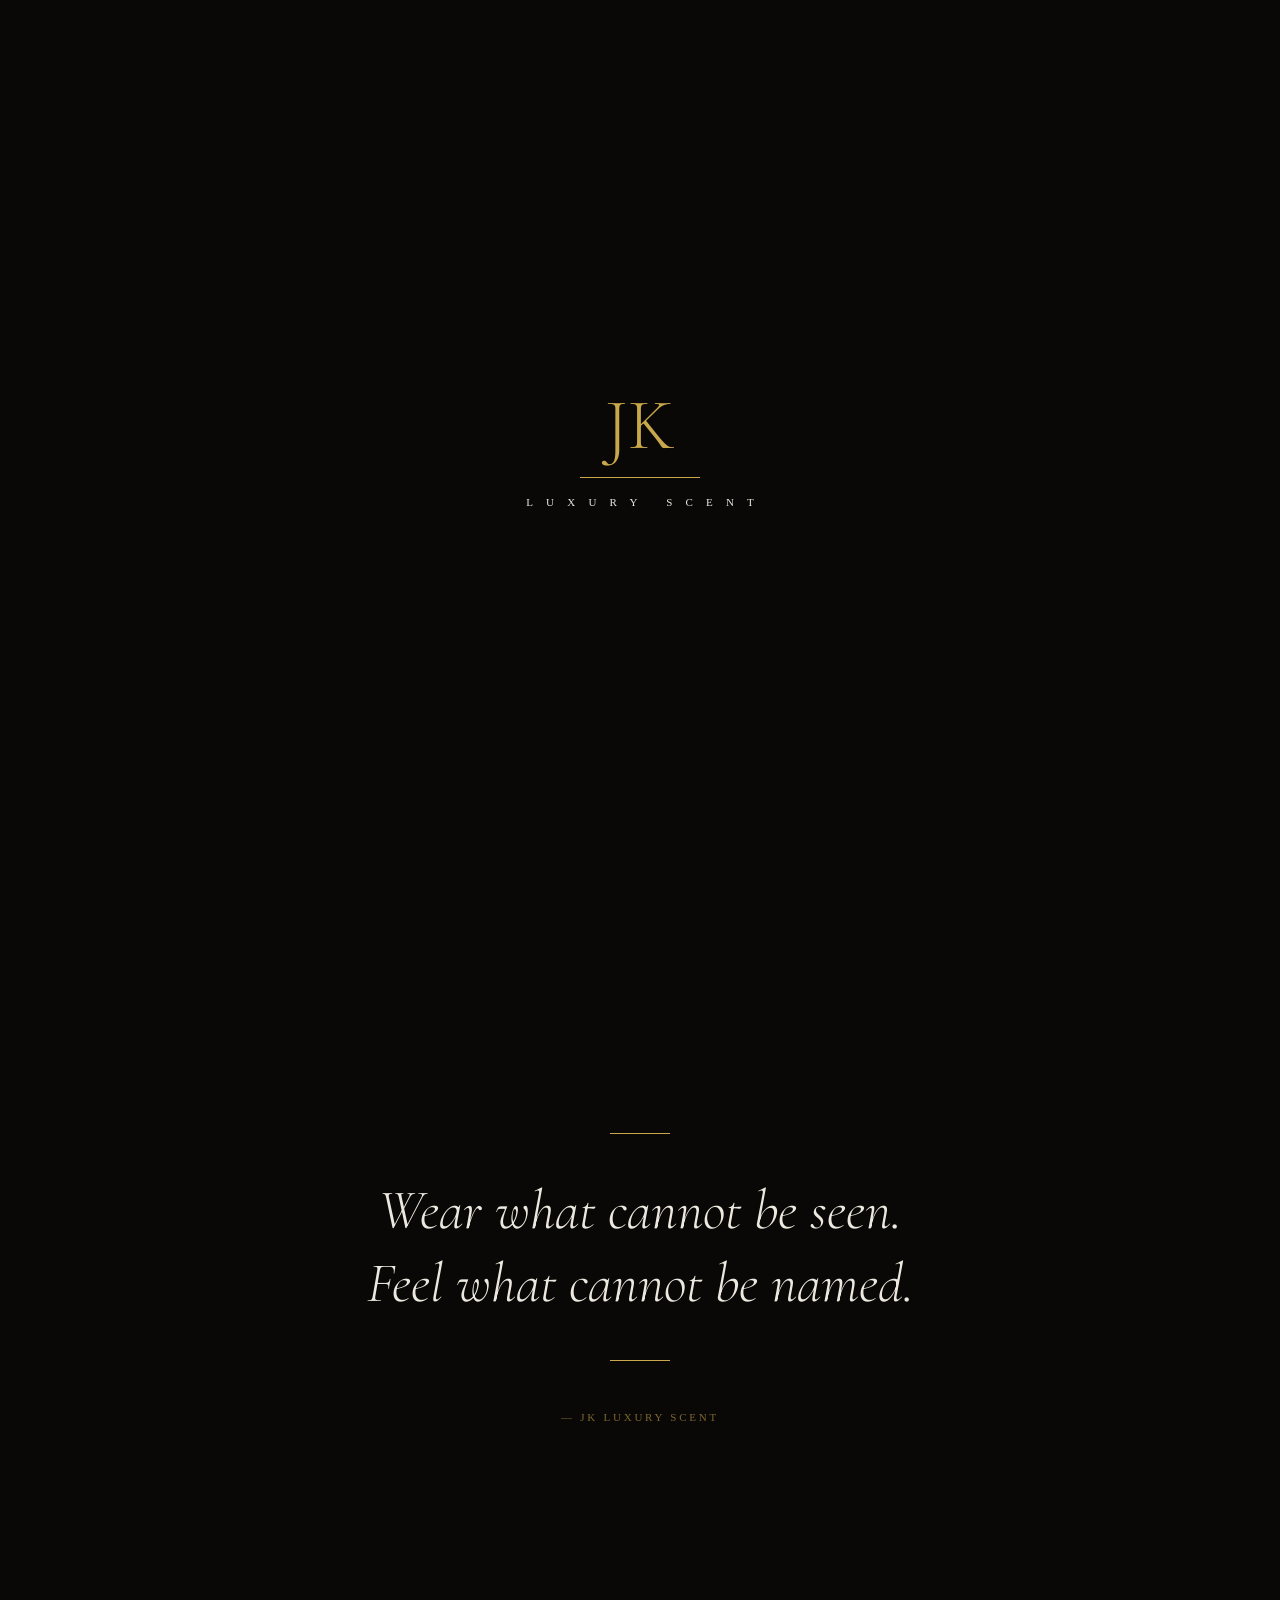
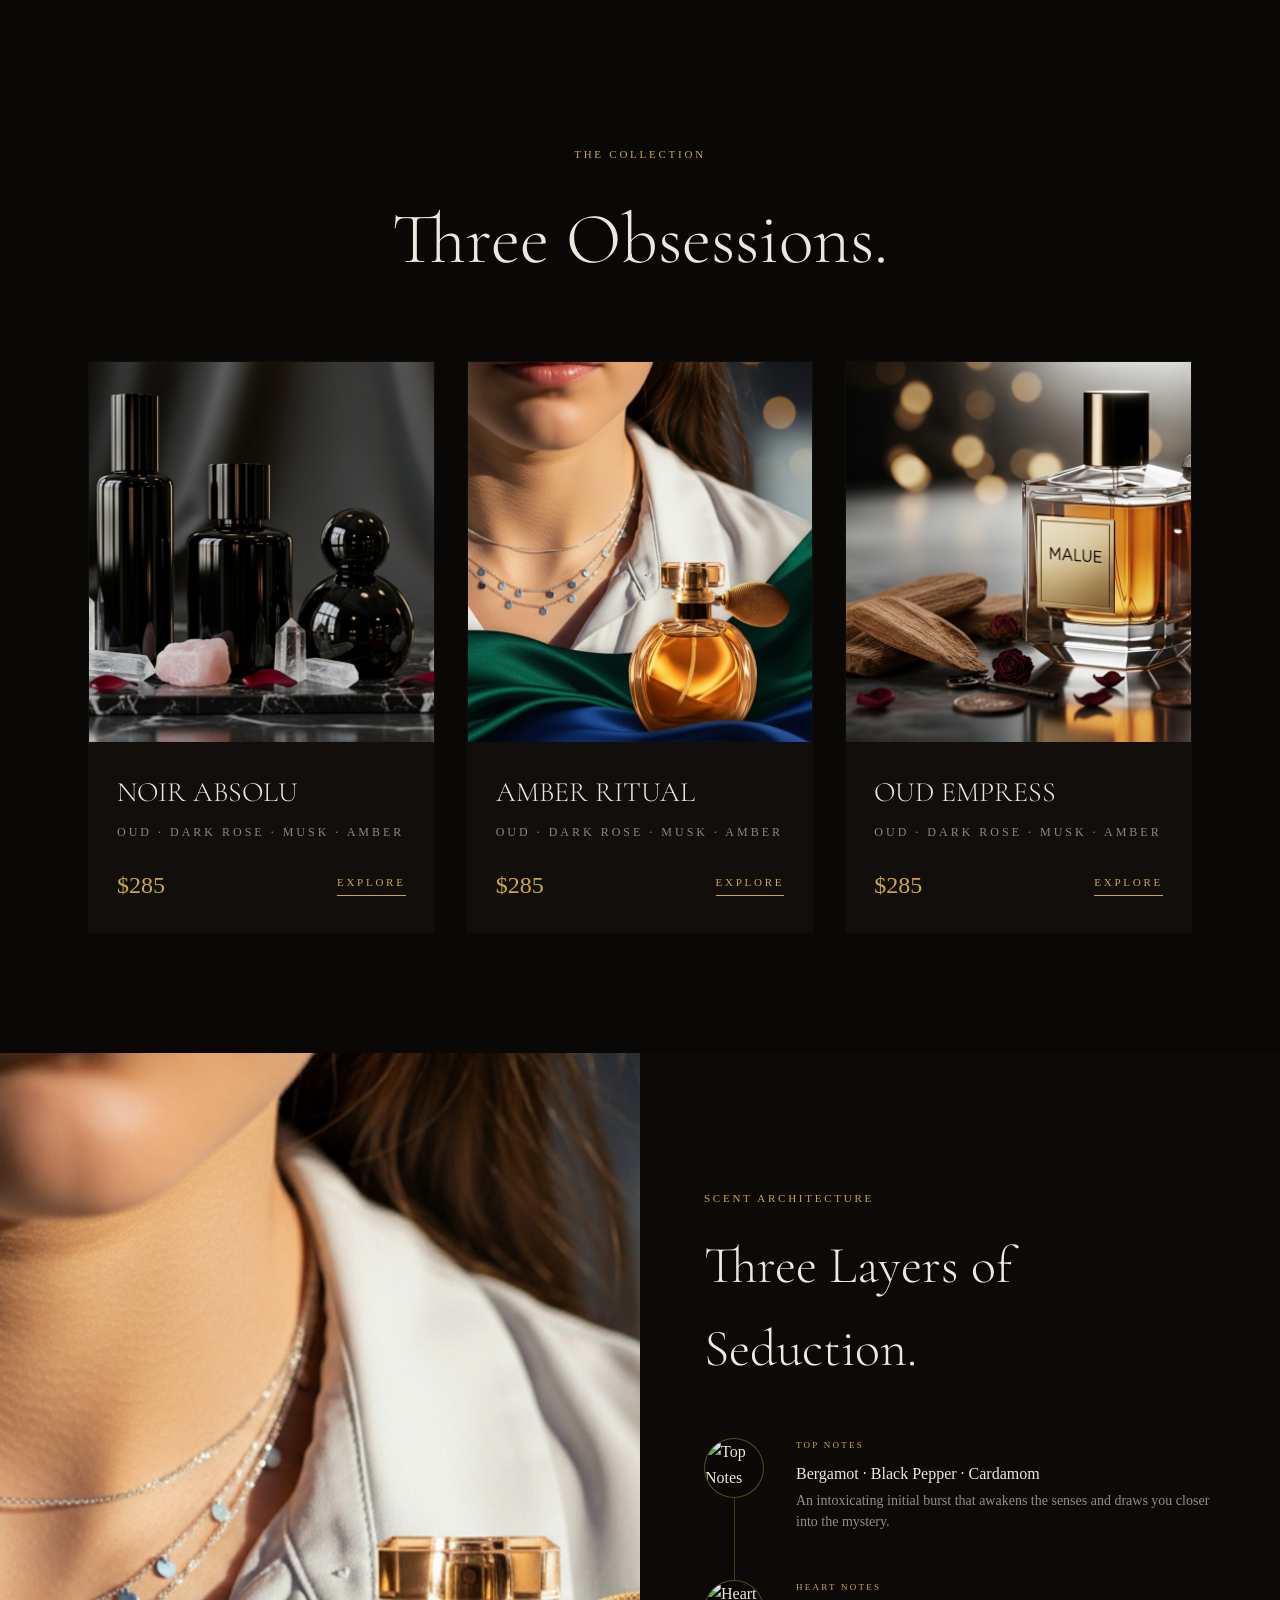
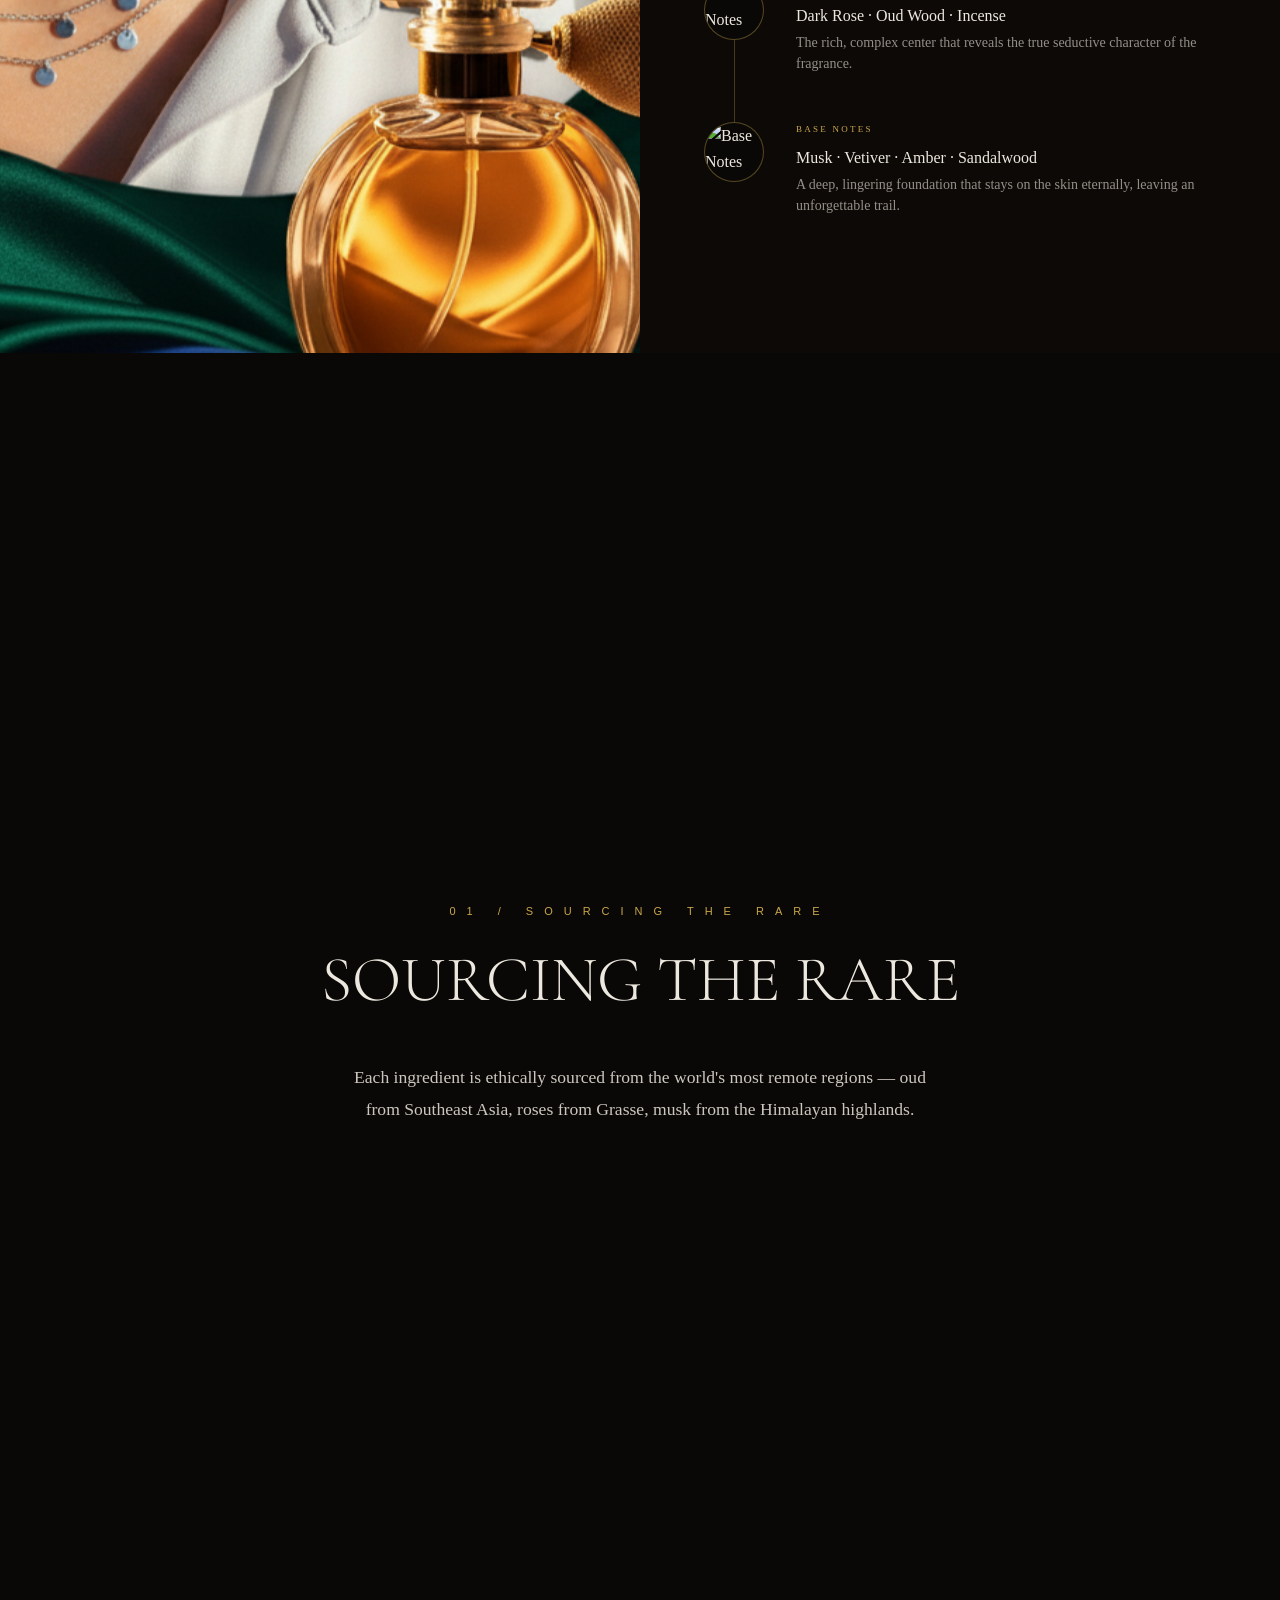
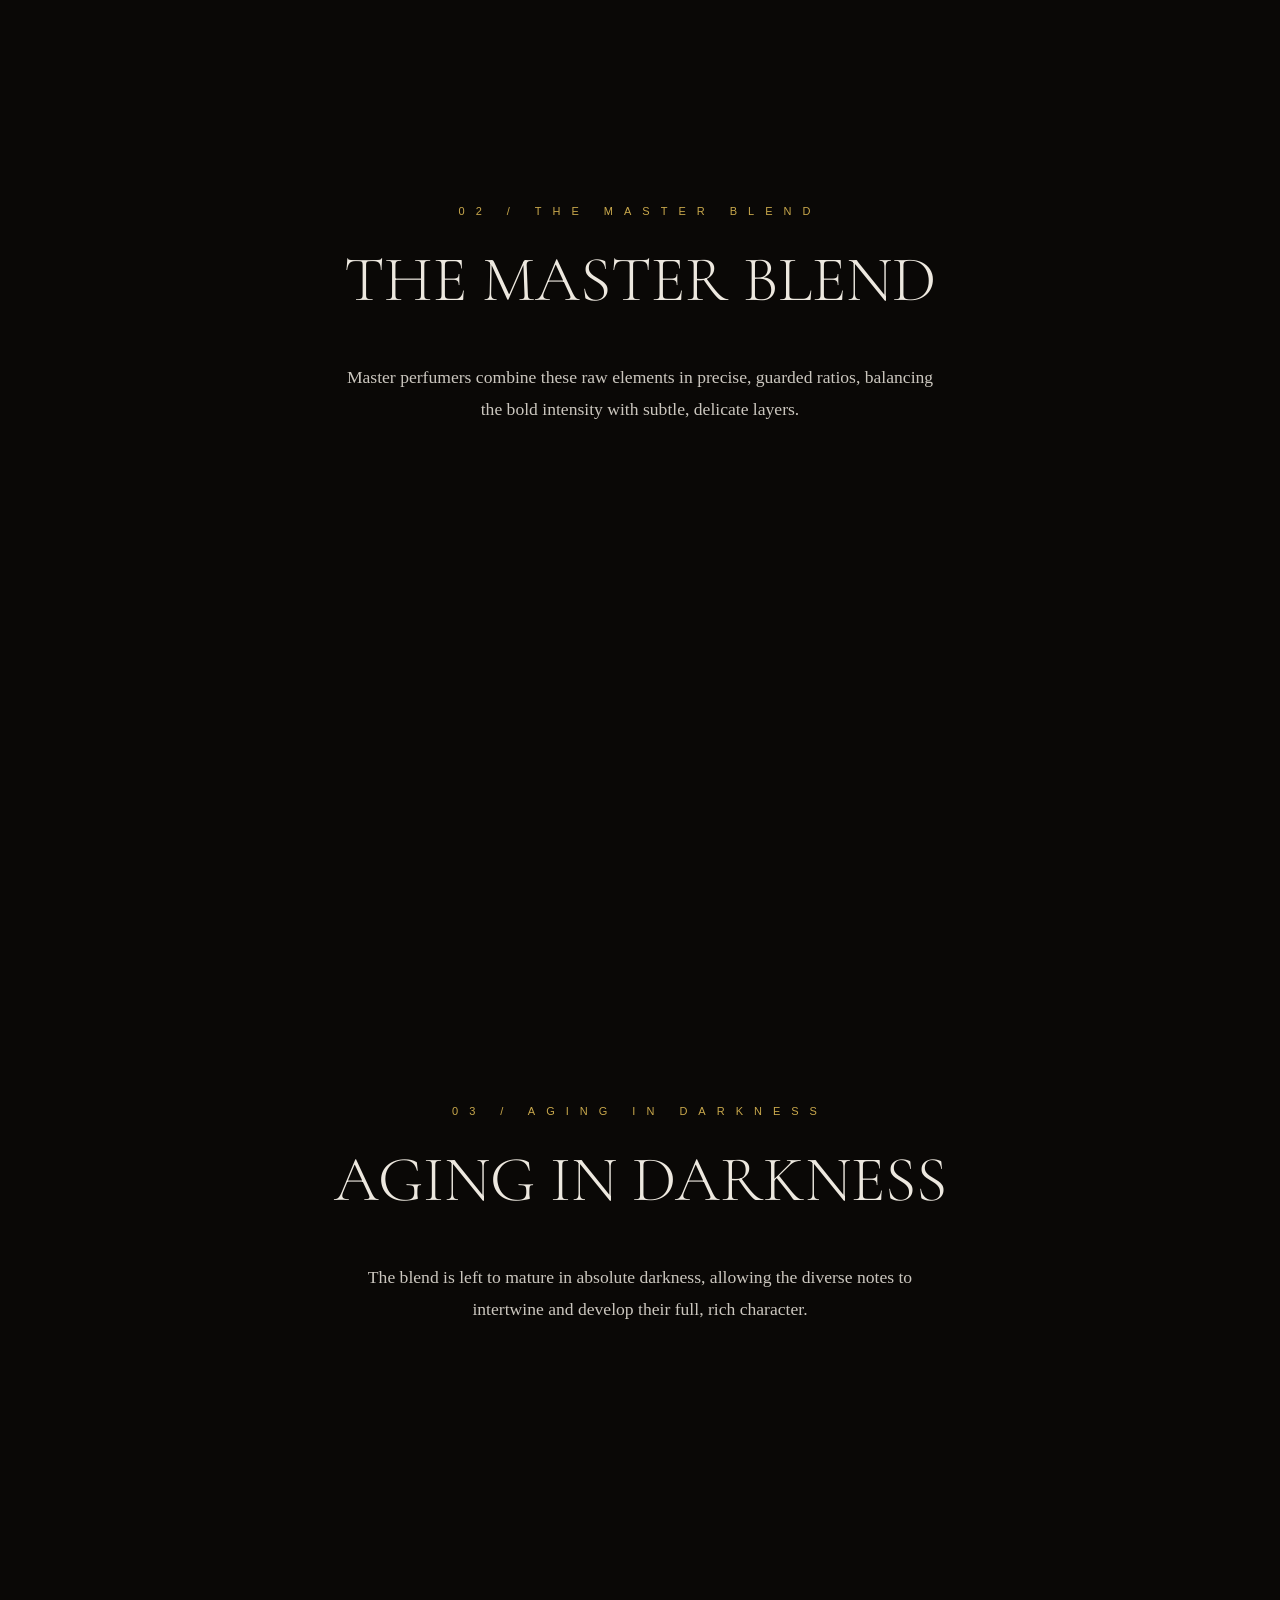
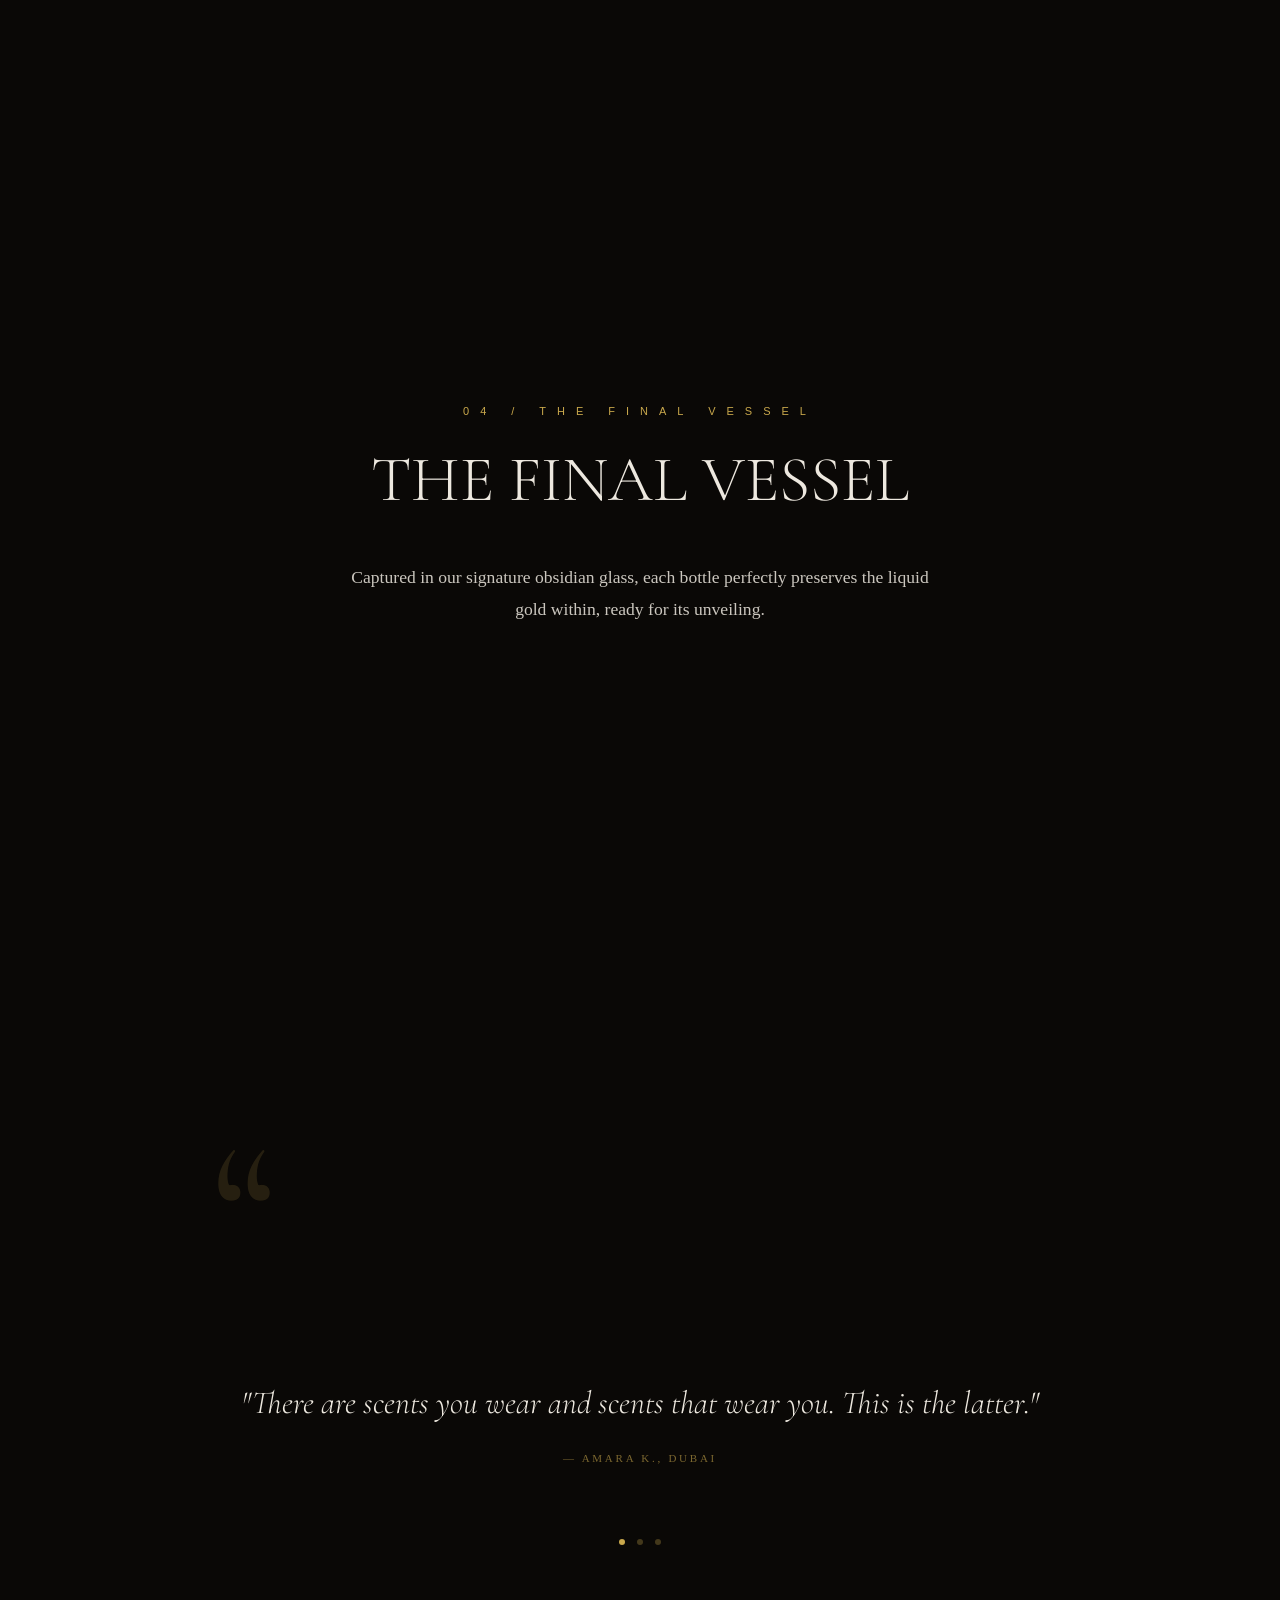
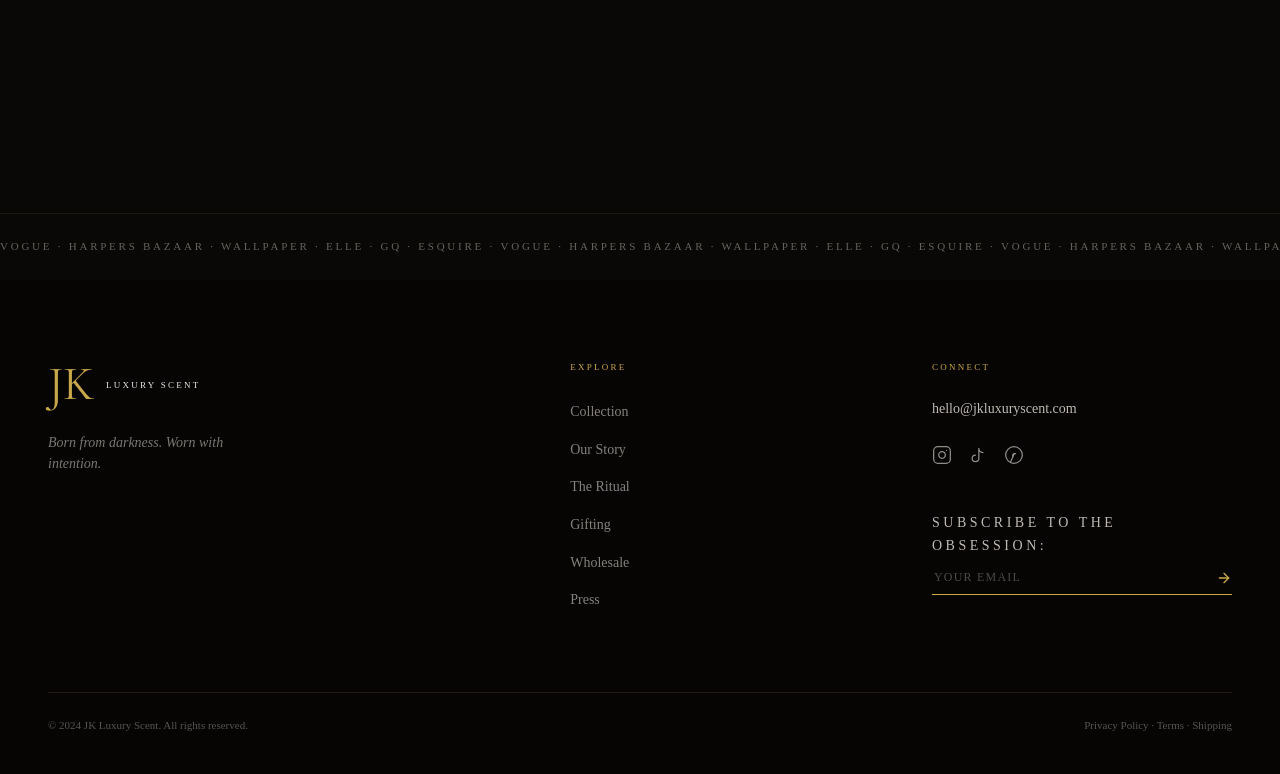
==== commit e91caf32: "Refine hero bottle animation scale and apply comprehensive CSS formatting adjustments" ====
--- a/index.html
+++ b/index.html
@@ -4,7 +4,7 @@
   <meta charset="UTF-8">
   <meta name="viewport" content="width=device-width, initial-scale=1.0">
   <title>JK Luxury Scent</title>
-  <link rel="stylesheet" href="styles.css">
+  <link rel="stylesheet" href="styles.css?v=4">
 </head>
 <body>
   <!-- Preloader -->
@@ -225,42 +225,35 @@
     </div>
   </section>
 
-  <!-- The Ritual Section -->
-  <section class="ritual-section" id="ritual">
-    <div class="ritual-left">
-      <img loading="lazy" src="exgif-exports/gifs/musk-float.gif" class="ritual-overlay-gif" alt="Gold Particles Overlay">
-      
-      <img loading="lazy" src="01-whisk-originals/note-oud.png" class="ritual-bg active" id="ritual-bg-1" alt="Sourcing The Rare">
-      <img loading="lazy" src="01-whisk-originals/note-rose.png" class="ritual-bg" id="ritual-bg-2" alt="The Master Blend">
-      <img loading="lazy" src="01-whisk-originals/note-musk.png" class="ritual-bg" id="ritual-bg-3" alt="Aging In Darkness">
-      <img loading="lazy" src="01-whisk-originals/note-amber.png" class="ritual-bg" id="ritual-bg-4" alt="The Final Vessel">
-    </div>
-
-    <div class="ritual-right">
-      <div class="ritual-step" data-step="1">
-        <span class="step-num text-gold-dust">01</span>
-        <h2 class="step-headline reveal">SOURCING THE RARE</h2>
-        <p class="step-desc reveal">Each ingredient is ethically sourced from the world's most remote regions — oud from Southeast Asia, roses from Grasse, musk from the Himalayan highlands.</p>
-      </div>
-
-      <div class="ritual-step" data-step="2">
-        <span class="step-num text-gold-dust">02 / THE MASTER BLEND</span>
-        <h2 class="step-headline reveal">THE MASTER BLEND</h2>
-        <p class="step-desc reveal">Master perfumers combine these raw elements in precise, guarded ratios, balancing the bold intensity with subtle, delicate layers.</p>
-      </div>
-
-      <div class="ritual-step" data-step="3">
-        <span class="step-num text-gold-dust">03 / AGING IN DARKNESS</span>
-        <h2 class="step-headline reveal">AGING IN DARKNESS</h2>
-        <p class="step-desc reveal">The blend is left to mature in absolute darkness, allowing the diverse notes to intertwine and develop their full, rich character.</p>
-      </div>
-
-      <div class="ritual-step" data-step="4">
-        <span class="step-num text-gold-dust">04 / THE FINAL VESSEL</span>
-        <h2 class="step-headline reveal">THE FINAL VESSEL</h2>
-        <p class="step-desc reveal">Captured in our signature obsidian glass, each bottle perfectly preserves the liquid gold within, ready for its unveiling.</p>
-      </div>
-    </div>
+  <section class="ritual-section" id="ritual" style="background-color: var(--obsidian); display: flex; flex-direction: column; align-items: center; padding: 100px 0;">
+      
+      <!-- Step 1 Content -->
+      <div class="ritual-step" data-step="1" style="width: 100%; min-height: 80vh; display: flex; flex-direction: column; justify-content: center; align-items: center; text-align: center; padding: 20px;">
+        <span style="color: var(--gold-dust); letter-spacing: 11px; font-size: 11px; font-family: 'Jost', sans-serif; text-transform: uppercase; margin-bottom: 24px; display: block;">01 / Sourcing The Rare</span>
+        <h2 class="reveal" style="font-family: 'Cormorant Garamond', serif; font-size: clamp(2.5rem, 5vw, 4rem); font-weight: 300; margin: 0 0 30px 0; color: var(--ivory-smoke); line-height: 1.1; text-transform: uppercase;">Sourcing The Rare</h2>
+        <p class="step-desc reveal" style="max-width: 600px; line-height: 1.8; font-size: 1.1rem; color: var(--ivory-smoke); opacity: 0.85;">Each ingredient is ethically sourced from the world's most remote regions — oud from Southeast Asia, roses from Grasse, musk from the Himalayan highlands.</p>
+      </div>
+
+      <!-- Step 2 Content -->
+      <div class="ritual-step" data-step="2" style="width: 100%; min-height: 80vh; display: flex; flex-direction: column; justify-content: center; align-items: center; text-align: center; padding: 20px;">
+        <span style="color: var(--gold-dust); letter-spacing: 11px; font-size: 11px; font-family: 'Jost', sans-serif; text-transform: uppercase; margin-bottom: 24px; display: block;">02 / The Master Blend</span>
+        <h2 class="reveal" style="font-family: 'Cormorant Garamond', serif; font-size: clamp(2.5rem, 5vw, 4rem); font-weight: 300; margin: 0 0 30px 0; color: var(--ivory-smoke); line-height: 1.1; text-transform: uppercase;">The Master Blend</h2>
+        <p class="step-desc reveal" style="max-width: 600px; line-height: 1.8; font-size: 1.1rem; color: var(--ivory-smoke); opacity: 0.85;">Master perfumers combine these raw elements in precise, guarded ratios, balancing the bold intensity with subtle, delicate layers.</p>
+      </div>
+
+      <!-- Step 3 Content -->
+      <div class="ritual-step" data-step="3" style="width: 100%; min-height: 80vh; display: flex; flex-direction: column; justify-content: center; align-items: center; text-align: center; padding: 20px;">
+        <span style="color: var(--gold-dust); letter-spacing: 11px; font-size: 11px; font-family: 'Jost', sans-serif; text-transform: uppercase; margin-bottom: 24px; display: block;">03 / Aging In Darkness</span>
+        <h2 class="reveal" style="font-family: 'Cormorant Garamond', serif; font-size: clamp(2.5rem, 5vw, 4rem); font-weight: 300; margin: 0 0 30px 0; color: var(--ivory-smoke); line-height: 1.1; text-transform: uppercase;">Aging In Darkness</h2>
+        <p class="step-desc reveal" style="max-width: 600px; line-height: 1.8; font-size: 1.1rem; color: var(--ivory-smoke); opacity: 0.85;">The blend is left to mature in absolute darkness, allowing the diverse notes to intertwine and develop their full, rich character.</p>
+      </div>
+
+      <!-- Step 4 Content -->
+      <div class="ritual-step" data-step="4" style="width: 100%; min-height: 80vh; display: flex; flex-direction: column; justify-content: center; align-items: center; text-align: center; padding: 20px;">
+        <span style="color: var(--gold-dust); letter-spacing: 11px; font-size: 11px; font-family: 'Jost', sans-serif; text-transform: uppercase; margin-bottom: 24px; display: block;">04 / The Final Vessel</span>
+        <h2 class="reveal" style="font-family: 'Cormorant Garamond', serif; font-size: clamp(2.5rem, 5vw, 4rem); font-weight: 300; margin: 0 0 30px 0; color: var(--ivory-smoke); line-height: 1.1; text-transform: uppercase;">The Final Vessel</h2>
+        <p class="step-desc reveal" style="max-width: 600px; line-height: 1.8; font-size: 1.1rem; color: var(--ivory-smoke); opacity: 0.85;">Captured in our signature obsidian glass, each bottle perfectly preserves the liquid gold within, ready for its unveiling.</p>
+      </div>
   </section>
 
   <!-- Testimonials Section -->
@@ -460,27 +453,7 @@
       }
     });
 
-    // Ritual scroll observer
-    const ritualObserverOptions = {
-      root: null,
-      rootMargin: '0px',
-      threshold: 0.5
-    };
-
-    const ritualObserver = new IntersectionObserver((entries) => {
-      entries.forEach(entry => {
-        if (entry.isIntersecting) {
-          const step = entry.target.getAttribute('data-step');
-          document.querySelectorAll('.ritual-bg').forEach(bg => bg.classList.remove('active'));
-          const activeImg = document.getElementById(`ritual-bg-${step}`);
-          if (activeImg) activeImg.classList.add('active');
-        }
-      });
-    }, ritualObserverOptions);
-
-    document.querySelectorAll('.ritual-step').forEach(step => {
-      ritualObserver.observe(step);
-    });
+    // Canvas cursor trail + ritual observer are now handled by shared.js globally.
 
     // Testimonial Logic
     const testimonials = document.querySelectorAll('.testimonial-slide');
@@ -518,210 +491,7 @@
 
     startTestimonialTimer();
 
-    // Custom Cursor Logic
-    const cursorDot = document.getElementById('cursor-dot');
-    const cursorRing = document.getElementById('cursor-ring');
-    let mouseX = window.innerWidth / 2, mouseY = window.innerHeight / 2;
-    let ringX = mouseX, ringY = mouseY;
-    const useCustomCursor = window.matchMedia('(pointer: fine)').matches && !('ontouchstart' in window);
-
-    document.addEventListener('mousemove', (e) => {
-      mouseX = e.clientX; mouseY = e.clientY;
-      if (useCustomCursor && cursorDot) {
-        cursorDot.style.left = `${mouseX}px`;
-        cursorDot.style.top  = `${mouseY}px`;
-      }
-    }, { passive: true });
-
-    if (!useCustomCursor) {
-      if (cursorDot)  cursorDot.style.display  = 'none';
-      if (cursorRing) cursorRing.style.display = 'none';
-    }
-
-    // Hover states for links and buttons
-    const interactiveElements = document.querySelectorAll('a, button, .dot, .nav-icon, input, textarea');
-    interactiveElements.forEach(el => {
-      el.addEventListener('mouseenter', () => { if (cursorRing) { cursorRing.style.width='54px'; cursorRing.style.height='54px'; } });
-      el.addEventListener('mouseleave', () => { if (cursorRing) { cursorRing.style.width='36px'; cursorRing.style.height='36px'; } });
-    });
-
-    // Canvas Cursor Line Trail Effect
-    const cursorCanvas = document.createElement('canvas');
-    cursorCanvas.id = 'cursor-canvas';
-    Object.assign(cursorCanvas.style, { position:'fixed', top:'0', left:'0', width:'100vw', height:'100vh', pointerEvents:'none', zIndex:'9997' });
-    document.body.prepend(cursorCanvas);
-
-    const ctx = cursorCanvas.getContext('2d');
-    const pos = { x: window.innerWidth / 2, y: window.innerHeight / 2 };
-    const lines = [];
-    
-    const E = { friction: 0.5, trails: 12, size: 30, dampening: 0.25, tension: 0.98 }; // Reduced for perf
-
-    function Node() {
-      this.x = 0;
-      this.y = 0;
-      this.vy = 0;
-      this.vx = 0;
-    }
-
-    function Line(config) {
-      this.spring = config.spring + 0.1 * Math.random() - 0.02;
-      this.friction = E.friction + 0.01 * Math.random() - 0.002;
-      this.nodes = [];
-      for (let n = 0; n < E.size; n++) {
-        let t = new Node();
-        t.x = pos.x;
-        t.y = pos.y;
-        this.nodes.push(t);
-      }
-    }
-
-    Line.prototype.update = function () {
-      let e = this.spring;
-      let t = this.nodes[0];
-      t.vx += (pos.x - t.x) * e;
-      t.vy += (pos.y - t.y) * e;
-      for (let n, i = 0, a = this.nodes.length; i < a; i++) {
-        t = this.nodes[i];
-        if (i > 0) {
-          n = this.nodes[i - 1];
-          t.vx += (n.x - t.x) * e;
-          t.vy += (n.y - t.y) * e;
-          t.vx += n.vx * E.dampening;
-          t.vy += n.vy * E.dampening;
-        }
-        t.vx *= this.friction;
-        t.vy *= this.friction;
-        t.x += t.vx;
-        t.y += t.vy;
-        e *= E.tension;
-      }
-    };
-
-    Line.prototype.draw = function () {
-      let e, t;
-      let n = this.nodes[0].x;
-      let i = this.nodes[0].y;
-      ctx.beginPath();
-      ctx.moveTo(n, i);
-      let a;
-      for (a = 1; a < this.nodes.length - 2; a++) {
-        e = this.nodes[a];
-        t = this.nodes[a + 1];
-        n = 0.5 * (e.x + t.x);
-        i = 0.5 * (e.y + t.y);
-        ctx.quadraticCurveTo(e.x, e.y, n, i);
-      }
-      e = this.nodes[a];
-      t = this.nodes[a + 1];
-      ctx.quadraticCurveTo(e.x, e.y, t.x, t.y);
-      ctx.stroke();
-      ctx.closePath();
-    };
-
-    function onMousemove(e) {
-      const cx = e.touches ? e.touches[0].clientX : e.clientX;
-      const cy = e.touches ? e.touches[0].clientY : e.clientY;
-      pos.x = cx; pos.y = cy;
-    }
-    document.addEventListener('mousemove', onMousemove, { passive: true });
-    document.addEventListener('touchmove', onMousemove, { passive: true });
-    document.addEventListener('touchstart', onMousemove, { passive: true });
-
-    for (let i = 0; i < E.trails; i++) {
-      lines.push(new Line({ spring: 0.4 + (i / E.trails) * 0.025 }));
-    }
-
-    function resizeCanvas() {
-      ctx.canvas.width  = window.innerWidth;
-      ctx.canvas.height = window.innerHeight;
-    }
-    window.addEventListener('resize', () => { clearTimeout(window._rcTimer); window._rcTimer = setTimeout(resizeCanvas, 150); }, { passive: true });
-    resizeCanvas();
-
-    let colorPhase = Math.random() * 2 * Math.PI;
-
-    // Smooth Scroll (Lenis)
-    const lenis = new Lenis({
-      duration: 0.75,
-      easing: (t) => 1 - Math.pow(1 - t, 3), // easeOutCubic — snappy
-    });
-    window.__lenis = lenis;
-
-    // ── Bg Particles Setup ──────────────────────
-    const bgCanvas = document.createElement('canvas');
-    bgCanvas.id = 'bg-particles';
-    Object.assign(bgCanvas.style, { position:'fixed', top:'0', left:'0', width:'100vw', height:'100vh', pointerEvents:'none', zIndex:'0' });
-    document.body.prepend(bgCanvas);
-    const bgCtx = bgCanvas.getContext('2d');
-    let bgParticles = [];
-    let bgFrame = 0;
-
-    function initBgParticles() {
-      bgCanvas.width  = window.innerWidth;
-      bgCanvas.height = window.innerHeight;
-      bgParticles = [];
-      const count = window.innerWidth < 768 ? 16 : 28; // Fewer = faster
-      for (let i = 0; i < count; i++) {
-        bgParticles.push({
-          x: Math.random() * bgCanvas.width,
-          y: Math.random() * bgCanvas.height,
-          radius: Math.random() * 1.4 + 0.3,
-          vx: (Math.random() - 0.5) * 0.12,
-          vy: -(Math.random() * 0.28 + 0.05),
-          alpha: Math.random() * 0.5 + 0.08
-        });
-      }
-    }
-    window.addEventListener('resize', () => { clearTimeout(window._bpTimer); window._bpTimer = setTimeout(initBgParticles, 200); }, { passive: true });
-    initBgParticles();
-
-    // ── SINGLE MASTER RAF LOOP — all animations share one tick ──
-    function masterTick(time) {
-      // 1. Lenis
-      lenis.raf(time);
-
-      // 2. Cursor ring lerp
-      if (useCustomCursor && cursorRing) {
-        ringX += (mouseX - ringX) * 0.12;
-        ringY += (mouseY - ringY) * 0.12;
-        cursorRing.style.left = `${ringX}px`;
-        cursorRing.style.top  = `${ringY}px`;
-      }
-
-      // 3. Canvas ribbon (only on non-touch)
-      if (useCustomCursor) {
-        ctx.globalCompositeOperation = 'source-over';
-        ctx.clearRect(0, 0, ctx.canvas.width, ctx.canvas.height);
-        ctx.globalCompositeOperation = 'lighter';
-        colorPhase += 0.005;
-        const hue = 39 + Math.sin(colorPhase) * 7;
-        ctx.strokeStyle = `hsla(${hue},55%,52%,0.15)`;
-        ctx.lineWidth = 1.25;
-        for (let i = 0; i < lines.length; i++) { lines[i].update(); lines[i].draw(); }
-      }
-
-      // 4. Bg particles (every 2nd frame)
-      bgFrame++;
-      if (bgFrame % 2 === 0) {
-        bgCtx.clearRect(0, 0, bgCanvas.width, bgCanvas.height);
-        bgCtx.fillStyle = '#C9A84C';
-        bgParticles.forEach(p => {
-          bgCtx.globalAlpha = p.alpha;
-          bgCtx.beginPath();
-          bgCtx.arc(p.x, p.y, p.radius, 0, Math.PI * 2);
-          bgCtx.fill();
-          p.x += p.vx; p.y += p.vy;
-          if (p.x < 0) p.x = bgCanvas.width;
-          else if (p.x > bgCanvas.width) p.x = 0;
-          if (p.y < 0) p.y = bgCanvas.height;
-        });
-        bgCtx.globalAlpha = 1;
-      }
-
-      requestAnimationFrame(masterTick);
-    }
-    requestAnimationFrame(masterTick);
+    // Animation engine (Lenis, particles, cursor trail, masterTick) all live in shared.js
 
     // Scroll Reveal Observer
     const scrollRevealObserver = new IntersectionObserver((entries) => {
@@ -865,5 +635,6 @@
     });
 
   </script>
+  <script src="shared.js?v=4" defer></script>
 </body>
 </html>
--- a/styles.css
+++ b/styles.css
@@ -16,7 +16,8 @@
 /* Native smooth scroll disabled as it completely conflicts with Lenis and causes a massive 3-second delay */
 
 /* Root structural limits enforcing strictly bound mobile rendering */
-html, body {
+html,
+body {
   overflow-x: hidden;
   width: 100%;
   max-width: 100vw;
@@ -33,25 +34,44 @@
   cursor: none;
 }
 
-a, button, input, textarea, select {
+a,
+button,
+input,
+textarea,
+select {
   cursor: none !important;
 }
 
 /* Typography settings */
-h1, h2, h3, h4, h5, h6, .headline {
+h1,
+h2,
+h3,
+h4,
+h5,
+h6,
+.headline {
   font-family: var(--font-headline);
   font-weight: 300;
   margin-top: 0;
-  color: var(--gold-dust); /* Luxury accent for generic headers, though ivory-smoke is default text */
+  color: var(--gold-dust);
+  /* Luxury accent for generic headers, though ivory-smoke is default text */
 }
 
 /* Headlines fallback to default text color if needed, but styling allows override */
-h1, h2, h3, h4, h5, h6 {
+h1,
+h2,
+h3,
+h4,
+h5,
+h6 {
   color: var(--ivory-smoke);
 }
 
 /* Labels: letter-spacing 0.25em, uppercase, 11px */
-label, .label, figcaption, .uppercase-label {
+label,
+.label,
+figcaption,
+.uppercase-label {
   letter-spacing: 0.25em;
   text-transform: uppercase;
   font-size: 11px;
@@ -73,24 +93,53 @@
 }
 
 ::-webkit-scrollbar-thumb:hover {
-  background: #d4b563; /* A slightly lighter shade for hover effect */
+  background: #d4b563;
+  /* A slightly lighter shade for hover effect */
 }
 
 /* Utility Classes for Complete Design System */
 
 /* Backgrounds */
-.bg-obsidian { background-color: var(--obsidian); }
-.bg-cognac { background-color: var(--cognac); }
-.bg-gold-dust { background-color: var(--gold-dust); }
-.bg-ivory-smoke { background-color: var(--ivory-smoke); }
-.bg-blood-amber { background-color: var(--blood-amber); }
+.bg-obsidian {
+  background-color: var(--obsidian);
+}
+
+.bg-cognac {
+  background-color: var(--cognac);
+}
+
+.bg-gold-dust {
+  background-color: var(--gold-dust);
+}
+
+.bg-ivory-smoke {
+  background-color: var(--ivory-smoke);
+}
+
+.bg-blood-amber {
+  background-color: var(--blood-amber);
+}
 
 /* Text Colors */
-.text-obsidian { color: var(--obsidian); }
-.text-cognac { color: var(--cognac); }
-.text-gold-dust { color: var(--gold-dust); }
-.text-ivory-smoke { color: var(--ivory-smoke); }
-.text-blood-amber { color: var(--blood-amber); }
+.text-obsidian {
+  color: var(--obsidian);
+}
+
+.text-cognac {
+  color: var(--cognac);
+}
+
+.text-gold-dust {
+  color: var(--gold-dust);
+}
+
+.text-ivory-smoke {
+  color: var(--ivory-smoke);
+}
+
+.text-blood-amber {
+  color: var(--blood-amber);
+}
 
 /* Layout Structure */
 .container {
@@ -271,7 +320,7 @@
   left: 0;
   width: 100%;
   height: 100%;
-  background: linear-gradient(135deg, rgba(10,8,6,0.85) 0%, rgba(10,8,6,0.4) 100%);
+  background: linear-gradient(135deg, rgba(10, 8, 6, 0.85) 0%, rgba(10, 8, 6, 0.4) 100%);
   z-index: -1;
 }
 
@@ -282,20 +331,23 @@
   width: 100%;
   position: relative;
   z-index: 10;
-  padding-top: 80px; /* Offset for navbar */
+  padding-top: 80px;
+  /* Offset for navbar */
 }
 
 .hero-left {
-  width: 55%;
+  width: 100%;
 }
 
 .hero-right {
-  width: 45%;
+  width: 100%;
   display: flex;
   justify-content: center;
   align-items: center;
-  overflow: hidden; /* Hide watermark via container crop */
-  padding-bottom: 8%; /* Push content up = watermark hidden below fold */
+  overflow: hidden;
+  /* Hide watermark via container crop */
+  padding-bottom: 8%;
+  /* Push content up = watermark hidden below fold */
 }
 
 .hero-headline {
@@ -341,12 +393,15 @@
 }
 
 .bottle-img {
-  max-height: 70vh;
+  width: 140%;
+  max-width: none;
+  height: 90vh;
   object-fit: contain;
   opacity: 0;
   background: transparent;
-  /* Crop VEO watermark: clip bottom 8% using overflow on parent */
-  /* clip-path removed — caused visible black rectangle on mobile */
+  transform: scale(1.3) translateX(12%) translateY(5%);
+  /* Expand size by 30%, shift 12% right for text gap, drop 5% to securely mask Veo watermark */
+  /* Crop VEO watermark is inherently handled by clipping the parent container and shifting the bottle graphic into the mask */
   transition: opacity 1s ease;
 }
 
@@ -357,9 +412,17 @@
 
 /* Replaced GPU-crippling drop-shadow filter with a buttery smooth layout-agnostic float */
 @keyframes bottle-float {
-  0% { transform: translateY(0); }
-  50% { transform: translateY(-15px); }
-  100% { transform: translateY(0); }
+  0% {
+    transform: translateY(0);
+  }
+
+  50% {
+    transform: translateY(-15px);
+  }
+
+  100% {
+    transform: translateY(0);
+  }
 }
 
 /* Scroll Indicator */
@@ -382,9 +445,17 @@
 }
 
 @keyframes pulse-opacity {
-  0% { opacity: 1; }
-  50% { opacity: 0.3; }
-  100% { opacity: 1; }
+  0% {
+    opacity: 1;
+  }
+
+  50% {
+    opacity: 0.3;
+  }
+
+  100% {
+    opacity: 1;
+  }
 }
 
 .scroll-text {
@@ -578,10 +649,10 @@
 
 .story-parallax-img {
   position: absolute;
-  top: -10%; 
+  top: -10%;
   left: 0;
   width: 100%;
-  height: 120%; 
+  height: 120%;
   object-fit: cover;
   will-change: transform;
 }
@@ -611,7 +682,7 @@
   display: flex;
   flex-direction: column;
   gap: 48px;
-  padding-left: 30px; 
+  padding-left: 30px;
 }
 
 .pyramid-line {
@@ -647,7 +718,7 @@
   flex-shrink: 0;
   border: 1px solid rgba(201, 168, 76, 0.4);
   background-color: var(--obsidian);
-  margin-left: -30px; 
+  margin-left: -30px;
   box-sizing: border-box;
 }
 
@@ -704,7 +775,7 @@
   display: flex;
   align-items: center;
   justify-content: center;
-  overflow: hidden;
+  overflow: visible;
   background-color: #0A0806;
   align-self: flex-start;
   box-sizing: border-box;
@@ -716,25 +787,23 @@
   left: 0;
   width: 100%;
   height: 100%;
-  object-fit: cover;
+  display: flex;
+  flex-direction: column;
+  justify-content: center;
+  padding: 0 10%;
+  box-sizing: border-box;
   opacity: 0;
-  transition: opacity 0.8s ease-in-out;
+  transform: translateY(20px);
+  transition: opacity 0.8s ease-in-out, transform 0.8s ease-out;
+  pointer-events: none;
+  z-index: 1;
 }
 
 .ritual-bg.active {
   opacity: 1;
-}
-
-.ritual-overlay-gif {
-  position: absolute;
-  top: 0;
-  left: 0;
-  width: 100%;
-  height: 100%;
-  object-fit: cover;
-  opacity: 0.3;
-  z-index: 10;
-  pointer-events: none;
+  transform: translateY(0);
+  pointer-events: auto;
+  z-index: 2;
 }
 
 .ritual-right {
@@ -835,6 +904,7 @@
     opacity: 0;
     transform: translateY(10px);
   }
+
   to {
     opacity: 1;
     transform: translateY(0);
@@ -915,6 +985,7 @@
   0% {
     transform: translateX(0);
   }
+
   100% {
     transform: translateX(-100%);
   }
@@ -1117,7 +1188,8 @@
   gap: 16px;
 }
 
-.copyright, .legal-links {
+.copyright,
+.legal-links {
   font-family: var(--font-body);
   font-size: 11px;
   color: var(--ivory-smoke);
@@ -1138,21 +1210,24 @@
 }
 
 #cursor-ring {
-  width: 36px;
-  height: 36px;
-  border: 1px solid rgba(201,168,76,0.6);
+  width: 48px;
+  height: 48px;
+  border: 1px solid rgba(201, 168, 76, 0.8);
+  background-color: rgba(201, 168, 76, 0.05);
   border-radius: 50%;
   position: fixed;
   pointer-events: none;
   z-index: 9998;
   transform: translate(-50%, -50%);
-  transition: width 0.3s ease, height 0.3s ease, opacity 0.3s ease, border-color 0.3s ease;
+  transition: width 0.3s ease, height 0.3s ease, opacity 0.3s ease, border-color 0.3s ease, background-color 0.3s ease;
+  backdrop-filter: blur(2px);
 }
 
 #cursor-ring.hover-interactive {
-  width: 56px;
-  height: 56px;
+  width: 68px;
+  height: 68px;
   opacity: 1;
+  background-color: rgba(201, 168, 76, 0.15);
 }
 
 #cursor-ring.hover-bottle {
@@ -1210,17 +1285,25 @@
   text-transform: uppercase;
   opacity: 0;
   transition: letter-spacing 0.6s ease, opacity 0.6s ease;
-  text-indent: 0.5em; /* offsets visual balance due to letter spacing */
+  text-indent: 0.5em;
+  /* offsets visual balance due to letter spacing */
 }
 
 /* Sequential Animation Triggers */
-#preloader-jk.show { opacity: 1; }
-#preloader-line.draw { width: 120px; }
-#preloader-sub.expand { 
-  opacity: 1; 
-  letter-spacing: 1.2em; 
+#preloader-jk.show {
+  opacity: 1;
+}
+
+#preloader-line.draw {
+  width: 120px;
+}
+
+#preloader-sub.expand {
+  opacity: 1;
+  letter-spacing: 1.2em;
   text-indent: 1.2em;
 }
+
 #preloader.slide-up {
   transform: translateY(-100vh);
 }
@@ -1229,7 +1312,7 @@
 .reveal {
   opacity: 0;
   transform: translateY(30px);
-  transition: opacity 0.8s cubic-bezier(0.19,1,0.22,1), transform 0.8s cubic-bezier(0.19,1,0.22,1);
+  transition: opacity 0.8s cubic-bezier(0.19, 1, 0.22, 1), transform 0.8s cubic-bezier(0.19, 1, 0.22, 1);
 }
 
 .reveal.active {
@@ -1242,6 +1325,7 @@
   color: var(--gold-dust) !important;
   opacity: 1 !important;
 }
+
 .nav-link.active::after {
   transform: scaleX(1);
 }
@@ -1281,8 +1365,10 @@
 /* Stitch Feature: Gold Bar Wipe Transition */
 .page-transition {
   position: fixed;
-  top: 0; left: 0;
-  width: 100vw; height: 100vh;
+  top: 0;
+  left: 0;
+  width: 100vw;
+  height: 100vh;
   background-color: var(--gold-dust);
   z-index: 100000;
   transform-origin: top;
@@ -1299,13 +1385,23 @@
 }
 
 @keyframes wipeDown {
-  0% { transform: scaleY(0); }
-  100% { transform: scaleY(1); }
+  0% {
+    transform: scaleY(0);
+  }
+
+  100% {
+    transform: scaleY(1);
+  }
 }
 
 @keyframes wipeUp {
-  0% { transform: scaleY(1); }
-  100% { transform: scaleY(0); }
+  0% {
+    transform: scaleY(1);
+  }
+
+  100% {
+    transform: scaleY(0);
+  }
 }
 
 /* Stitch Feature: Mobile Menu Overlay */
@@ -1314,15 +1410,26 @@
 }
 
 @media (max-width: 768px) {
-  .mobile-toggle-btn { display: block; margin-left: 16px; }
-  .nav-center { display: none; }
-  .cart-container { margin-left: 16px; }
+  .mobile-toggle-btn {
+    display: block;
+    margin-left: 16px;
+  }
+
+  .nav-center {
+    display: none;
+  }
+
+  .cart-container {
+    margin-left: 16px;
+  }
 }
 
 .mobile-overlay {
   position: fixed;
-  top: 0; left: 0;
-  width: 100vw; height: 100vh;
+  top: 0;
+  left: 0;
+  width: 100vw;
+  height: 100vh;
   background-color: var(--obsidian);
   z-index: 99999;
   display: flex;
@@ -1341,8 +1448,10 @@
 
 .mobile-close {
   position: absolute;
-  top: 32px; right: 32px;
-  background: none; border: none;
+  top: 32px;
+  right: 32px;
+  background: none;
+  border: none;
   color: var(--ivory-smoke);
   cursor: pointer;
   transition: transform 0.3s;
@@ -1375,11 +1484,25 @@
   transform: translateY(0);
 }
 
-.mobile-overlay.active .mobile-link:nth-child(1) { transition-delay: 0.1s; }
-.mobile-overlay.active .mobile-link:nth-child(2) { transition-delay: 0.2s; }
-.mobile-overlay.active .mobile-link:nth-child(3) { transition-delay: 0.3s; }
-.mobile-overlay.active .mobile-link:nth-child(4) { transition-delay: 0.4s; }
-.mobile-overlay.active .mobile-link:nth-child(5) { transition-delay: 0.5s; }
+.mobile-overlay.active .mobile-link:nth-child(1) {
+  transition-delay: 0.1s;
+}
+
+.mobile-overlay.active .mobile-link:nth-child(2) {
+  transition-delay: 0.2s;
+}
+
+.mobile-overlay.active .mobile-link:nth-child(3) {
+  transition-delay: 0.3s;
+}
+
+.mobile-overlay.active .mobile-link:nth-child(4) {
+  transition-delay: 0.4s;
+}
+
+.mobile-overlay.active .mobile-link:nth-child(5) {
+  transition-delay: 0.5s;
+}
 
 .mobile-link:hover {
   color: var(--gold-dust);
@@ -1391,17 +1514,26 @@
 @media (max-width: 768px) {
 
   /* ── Universal Image Containment ── */
-  img, gif {
+  img,
+  gif {
     max-width: 100%;
     height: auto;
     display: block;
   }
 
   /* ── Disable Desktop Custom Cursor on touch ── */
-  #cursor-dot, #cursor-ring, #cursor-canvas {
+  #cursor-dot,
+  #cursor-ring,
+  #cursor-canvas {
     display: none !important;
   }
-  body, a, button, input, textarea, select {
+
+  body,
+  a,
+  button,
+  input,
+  textarea,
+  select {
     cursor: auto !important;
   }
 
@@ -1426,9 +1558,12 @@
   }
 
   .hero-right {
-    width: 100%;
+    width: 100vw;
+    margin-left: -20px;
+    margin-top: 40px;
+    overflow: hidden;
+    display: flex;
     justify-content: center;
-    margin-top: 24px;
   }
 
   .hero-headline {
@@ -1442,13 +1577,14 @@
     margin-bottom: 1.5rem;
   }
 
-  /* Hero bottle GIF — full width, contained height */
+  /* Hero bottle GIF — expanded width, hidden watermark */
   .bottle-img {
-    width: 80%;
-    max-height: 40vh;
-    max-width: 340px;
-    object-fit: contain;
-    margin: 0 auto;
+    width: 125%;
+    max-width: none;
+    height: auto;
+    object-fit: cover;
+    margin-right: -12%;
+    margin-bottom: -18%;
   }
 
   .hero-cta {
@@ -1468,6 +1604,7 @@
     height: auto;
     padding: 80px 24px;
   }
+
   .statement-quote {
     font-size: 30px;
     line-height: 1.4;
@@ -1477,18 +1614,22 @@
   .collection-section {
     padding: 80px 0;
   }
+
   .collection-headline {
     font-size: 44px;
   }
+
   .collection-grid {
     grid-template-columns: 1fr;
     gap: 24px;
     padding: 0 20px;
   }
+
   /* Card image height reduced for single column */
   .card-img-wrapper {
     height: 260px;
   }
+
   .card-img {
     width: 100%;
     height: 100%;
@@ -1503,7 +1644,8 @@
 
   .story-left {
     width: 100%;
-    height: 55vw; /* Proportional responsive height tied to screen width */
+    height: 55vw;
+    /* Proportional responsive height tied to screen width */
     min-height: 250px;
     max-height: 380px;
     position: relative;
@@ -1518,7 +1660,8 @@
     width: 100%;
     height: 100%;
     object-fit: cover;
-    transform: none !important; /* Disable parallax JS transform on mobile */
+    transform: none !important;
+    /* Disable parallax JS transform on mobile */
   }
 
   .story-right {
@@ -1571,7 +1714,8 @@
   }
 
   .ritual-left {
-    position: relative; /* Remove sticky behavior which breaks on mobile */
+    position: relative;
+    /* Remove sticky behavior which breaks on mobile */
     top: auto;
     width: 100%;
     height: 55vw;
@@ -1580,7 +1724,8 @@
   }
 
   /* Ritual background GIFs — fill container */
-  .ritual-bg, .ritual-overlay-gif {
+  .ritual-bg,
+  .ritual-overlay-gif {
     width: 100%;
     height: 100%;
     object-fit: cover;
@@ -1614,11 +1759,13 @@
     padding: 80px 24px;
     min-height: auto;
   }
+
   .quote-mark {
     font-size: 100px;
     top: 10px;
     left: 8px;
   }
+
   .testimonial-text {
     font-size: 22px;
     line-height: 1.4;
@@ -1628,13 +1775,16 @@
   .footer {
     padding: 60px 24px 32px;
   }
+
   .footer-top {
     flex-direction: column;
     gap: 40px;
   }
+
   .footer-logo .logo-text {
     font-size: 36px !important;
   }
+
   .footer-bottom {
     flex-direction: column;
     gap: 12px;
@@ -1652,7 +1802,10 @@
 
 /* Reduced Motion */
 @media (prefers-reduced-motion: reduce) {
-  *, *::before, *::after {
+
+  *,
+  *::before,
+  *::after {
     animation-duration: 0.01ms !important;
     transition-duration: 0.01ms !important;
   }
@@ -1667,7 +1820,7 @@
   opacity: 0;
   transform: translateY(40px);
   transition: opacity 0.9s cubic-bezier(0.19, 1, 0.22, 1),
-              transform 0.9s cubic-bezier(0.19, 1, 0.22, 1);
+    transform 0.9s cubic-bezier(0.19, 1, 0.22, 1);
 }
 
 .reveal.is-visible {
@@ -1701,6 +1854,7 @@
 .nav-link.active {
   color: var(--gold-dust);
 }
+
 .nav-link.active::after {
   transform: scaleX(1);
 }
@@ -1753,5 +1907,4 @@
     padding-left: 20px;
     padding-right: 20px;
   }
-}
-
+}
